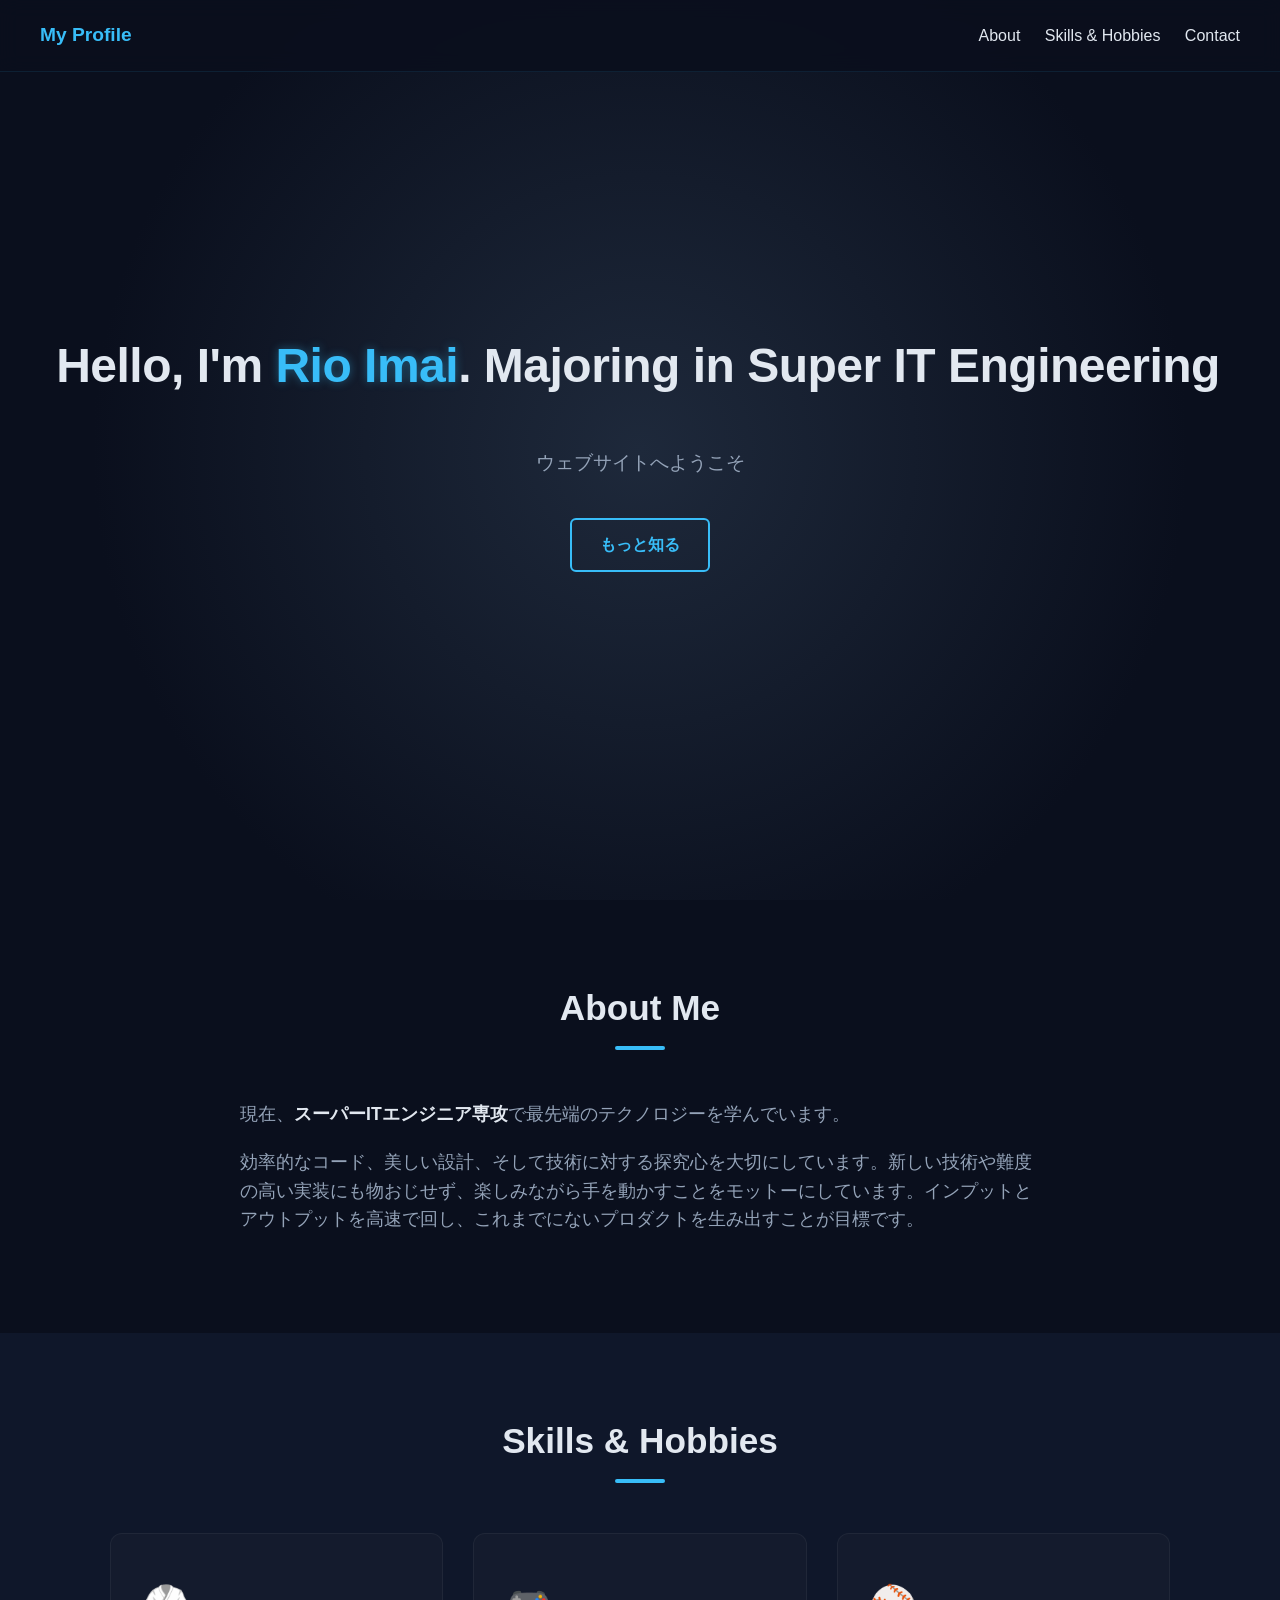
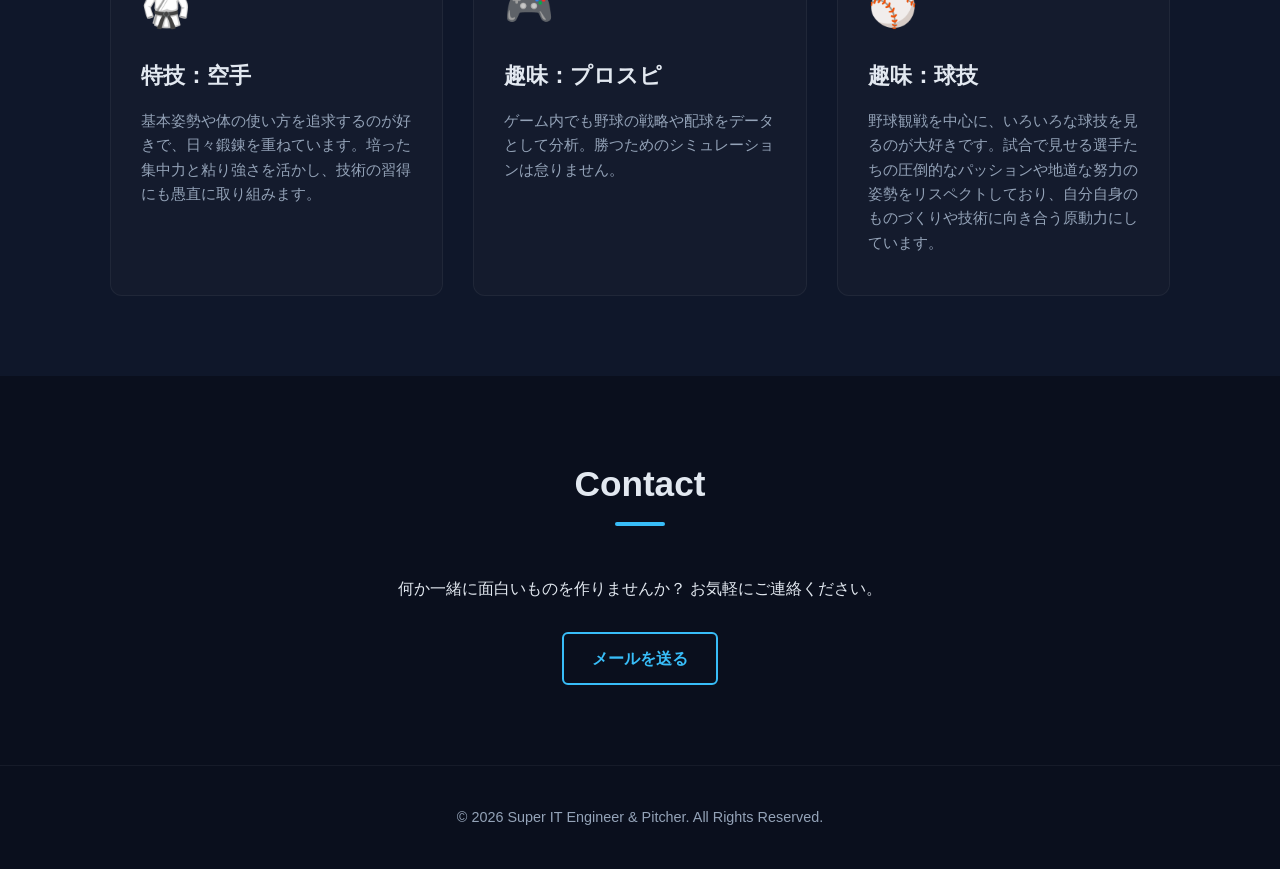
==== index.html @ a60740e8 "Initial Commit" ====
<!DOCTYPE html>
<html lang="ja">
<head>
    <meta charset="UTF-8">
    <meta name="viewport" content="width=device-width, initial-scale=1.0">
    <title>My Portfolio | スーパーITエンジニア</title>
    <link rel="stylesheet" href="css/styles.css">
</head>
<body>

<!-- カスタムカーソル用エレメント（body内のどこかに追加） -->
<div class="cursor-dot"></div>
<div class="cursor-outline"></div>

    <!-- ヘッダー -->
    <header>
        <div class="logo">My Profile</div>
        <nav>
            <a href="#about">About</a>
            <a href="#skills">Skills & Hobbies</a>
            <a href="#contact">Contact</a>
        </nav>
    </header>

<!-- ヒーローセクション -->
    <section class="hero">
        <div class="hero-content">
            <h1>
                <span class="typing-text">Hello, I'm <span class="highlight">Rio Imai</span>. Majoring in Super IT Engineering</span>
            </h1>
            <p>ウェブサイトへようこそ</p>
            <a href="#about" class="btn">もっと知る</a>
        </div>
    </section>

    <!-- 自己紹介セクション -->
    <section id="about" class="container">
        <h2>About Me</h2>
        <div class="about-grid">
            <div class="about-text">
                <p>現在、<strong>スーパーITエンジニア専攻</strong>で最先端のテクノロジーを学んでいます。</p>
                <p>効率的なコード、美しい設計、そして技術に対する探究心を大切にしています。新しい技術や難度の高い実装にも物おじせず、楽しみながら手を動かすことをモットーにしています。インプットとアウトプットを高速で回し、これまでにないプロダクトを生み出すことが目標です。</p>
            </div>
        </div>
    </section>

    <!-- 趣味・特技セクション -->
    <section id="skills" class="bg-dark">
        <div class="container">
            <h2>Skills & Hobbies</h2>
            <div class="card-grid">
                <!-- カード 1 -->
                <div class="card clickable-card" data-target="skill-pitching">
                    <div class="icon">🥋</div>
                    <h3>特技：空手</h3>
                    <p>基本姿勢や体の使い方を追求するのが好きで、日々鍛錬を重ねています。培った集中力と粘り強さを活かし、技術の習得にも愚直に取り組みます。</p>
                </div>
                <!-- カード 2 -->
                <div class="card">
                    <div class="icon">🎮</div>
                    <h3>趣味：プロスピ</h3>
                    <p>ゲーム内でも野球の戦略や配球をデータとして分析。勝つためのシミュレーションは怠りません。</p>
                </div>
                <!-- カード 3 -->
                <div class="card">
                    <div class="icon">⚾️</div>
                    <h3>趣味：球技</h3>
                    <p>野球観戦を中心に、いろいろな球技を見るのが大好きです。試合で見せる選手たちの圧倒的なパッションや地道な努力の姿勢をリスペクトしており、自分自身のものづくりや技術に向き合う原動力にしています。</p>
                </div>
            </div>
        </div>
    </section>

    <!-- コンタクトセクション -->
    <section id="contact" class="container">
        <h2>Contact</h2>
        <p class="center">何か一緒に面白いものを作りませんか？ お気軽にご連絡ください。</p>
        <div class="center">
            <a href="mailto:your-email@example.com" class="btn">メールを送る</a>
        </div>
    </section>

    <!-- フッター -->
    <footer>
        <p>&copy; 2026 Super IT Engineer & Pitcher. All Rights Reserved.</p>
    </footer>

    <script src="js/scripts.js"></script>
</body>
</html>
---- css/styles.css ----
/* ==========================================================================
   共通のスタイル設定（リセット・基本色）
   ========================================================================== */
* {
    margin: 0;
    padding: 0;
    box-sizing: border-box;
    font-family: 'Segoe UI', Tahoma, Geneva, Verdana, sans-serif;
    scroll-behavior: smooth;
}

:root {
    --bg-main: #0a0f1d;       /* 深みのあるダークブルー */
    --bg-card: #141b2d;       /* カード用の少し明るい紺 */
    --text-main: #e2e8f0;     /* メインのテキスト（白系） */
    --text-sub: #94a3b8;      /* サブテキスト（グレー系） */
    --accent: #38bdf8;        /* サイバー感のあるライトブルー */
    --accent-glow: rgba(56, 189, 248, 0.4);
}

body {
    background-color: var(--bg-main);
    color: var(--text-main);
    line-height: 1.6;
}

.container {
    max-width: 1100px;
    margin: 0 auto;
    padding: 80px 20px;
}

.bg-dark {
    background-color: #0f172a;
}

.center {
    text-align: center;
}

/* ==========================================================================
   コンポーネント（ヘッダー・ボタンなど）
   ========================================================================== */
header {
    background-color: rgba(10, 15, 29, 0.9);
    backdrop-filter: blur(10px);
    position: fixed;
    top: 0;
    width: 100%;
    display: flex;
    justify-content: space-between;
    align-items: center;
    padding: 20px 40px;
    z-index: 1000;
    border-bottom: 1px solid rgba(56, 189, 248, 0.1);
}

header .logo {
    font-weight: bold;
    font-size: 1.2rem;
    color: var(--accent);
}

header nav a {
    color: var(--text-main);
    text-decoration: none;
    margin-left: 20px;
    transition: color 0.3s;
}

header nav a:hover {
    color: var(--accent);
}

.btn {
    display: inline-block;
    background-color: transparent;
    color: var(--accent);
    border: 2px solid var(--accent);
    padding: 12px 28px;
    text-decoration: none;
    border-radius: 6px;
    font-weight: bold;
    transition: all 0.3s ease;
    cursor: pointer;
}

.btn:hover {
    background-color: var(--accent);
    color: var(--bg-main);
    box-shadow: 0 0 15px var(--accent-glow);
}

/* ==========================================================================
   セクションごとの固有デザイン
   ========================================================================== */
/* ヒーローセクション */
.hero {
    height: 100vh;
    display: flex;
    align-items: center;
    justify-content: center;
    text-align: center;
    padding: 0 20px;
    background: radial-gradient(circle at center, #1e293b 0%, var(--bg-main) 70%);
}

.hero h1 {
    font-size: 3rem;
    margin-bottom: 20px;
    letter-spacing: -0.5px;
}

.hero p {
    font-size: 1.2rem;
    color: var(--text-sub);
    margin-bottom: 40px;
    max-width: 600px;
    margin-left: auto;
    margin-right: auto;
}

.highlight {
    color: var(--accent);
    text-shadow: 0 0 10px var(--accent-glow);
}

/* タイトル共通 */
h2 {
    font-size: 2.2rem;
    text-align: center;
    margin-bottom: 50px;
    position: relative;
}

h2::after {
    content: '';
    display: block;
    width: 50px;
    height: 4px;
    background-color: var(--accent);
    margin: 10px auto 0;
    border-radius: 2px;
}

/* 自己紹介 */
.about-text {
    max-width: 800px;
    margin: 0 auto;
    font-size: 1.1rem;
    color: var(--text-sub);
}

.about-text p {
    margin-bottom: 20px;
}

.about-text strong {
    color: var(--text-main);
}

/* カードグリッド（趣味・特技） */
.card-grid {
    display: grid;
    grid-template-columns: repeat(auto-fit, minmax(280px, 1fr));
    gap: 30px;
}

.card {
    background-color: var(--bg-card);
    border: 1px solid rgba(255, 255, 255, 0.05);
    padding: 40px 30px;
    border-radius: 12px;
    transition: transform 0.3s, border-color 0.3s;
}

.card:hover {
    transform: translateY(-5px);
    border-color: var(--accent);
}

.clickable-card {
    cursor: pointer;
}

.card .icon {
    font-size: 2.5rem;
    margin-bottom: 20px;
}

.card h3 {
    margin-bottom: 15px;
    font-size: 1.4rem;
}

.card p {
    color: var(--text-sub);
    font-size: 0.95rem;
}

/* フッター */
footer {
    text-align: center;
    padding: 40px 20px;
    color: var(--text-sub);
    font-size: 0.9rem;
    border-top: 1px solid rgba(255, 255, 255, 0.05);
}

/* ==========================================================================
   タイピングアニメーション
   ========================================================================== */
.typing-text {
    display: inline-block;
    white-space: nowrap;   /* 改行を防ぐ */
    overflow: hidden;   /* はみ出た文字を隠す */
    position: relative;   /* カーソル位置指定用 */
    padding-right: 4px;   /* 文字とカーソルの隙間調整 */
    width: 0;   /* 初期状態は幅0 */
    animation: typing 3s steps(35, end) forwards;   /* 3秒かけてタイピング */
}

/* 疑似要素でカーソルを作成（高さを自由に調整可能） */
.typing-text::after {
    content: '';
    position: absolute;
    right: 0;
    top: 15%;   /* 上下の余白（数値を大きくすると短くなる） */
    height: 70%;   /* カーソルの高さ（文字全体の70%に指定） */
    width: 3px;   /* カーソルの太さ */
    background-color: var(--accent);
    /* 点滅アニメーション（1.8秒＝タイピング中の3秒間で4回点滅して最後は透明に） */
    animation: blink 0.75s step-end 4 forwards;
}

/* ==========================================================================
   タイピングアニメーション
   ========================================================================== */
.typing-text {
    display: inline-block;
    white-space: nowrap;          /* 改行を防ぐ */
    overflow: hidden;             /* はみ出た文字を隠す */
    position: relative;           /* カーソル位置指定用 */
    padding-right: 4px;           /* 文字とカーソルの隙間調整 */
    width: 0;                     /* 初期状態は幅0 */
    animation: typing 3s steps(35, end) forwards; /* 3秒かけてタイピング */
}

/* 疑似要素でカーソルを作成 */
.typing-text::after {
    content: '';
    position: absolute;
    right: 0;
    top: 15%;                   /* カーソルの上の余白（サイズ調整） */
    height: 70%;                /* カーソルの縦サイズ */
    width: 3px;                 /* カーソルの太さ */
    background-color: var(--accent);
    animation: blink 0.75s step-end infinite; /* 無限点滅 */
}

/* JavaScriptでタイピング終了時に付与するクラス（カーソル消去） */
.typing-text.typed-complete::after {
    display: none !important;
}

/* 文字が出現するキーフレーム */
@keyframes typing {
    from { width: 0; }
    to { width: 100%; }
}

/* Contactセクションのボタン位置調整 */
#contact .center:has(.btn) {
    margin-top: 30px; /* ここで位置を下げます（数値を増やすとさらに下に下がります） */
}

#contact .btn {
    display: inline-block;
}

/* ==========================================================================
   カスタムマウスカーソル
   ========================================================================== */
@media (pointer: fine) {
    body {
        cursor: none;
    }
    a, button, .clickable-card {
        cursor: none;
    }
}

/* 中心にある小さなドット */
.cursor-dot {
    width: 8px;
    height: 8px;
    background-color: var(--accent);
    border-radius: 50%;
    position: fixed;
    top: 0;
    left: 0;
    pointer-events: none;
    z-index: 9999;
    transform: translate(-50%, -50%);
    opacity: 0; /* 最初は非表示 */
    transition: opacity 0.2s ease, transform 0.1s ease;
}

/* 追従する外側の円 */
.cursor-outline {
    width: 36px;
    height: 36px;
    border: 2px solid var(--accent);
    border-radius: 50%;
    position: fixed;
    top: 0;
    left: 0;
    pointer-events: none;
    z-index: 9998;
    transform: translate(-50%, -50%);
    opacity: 0; /* 最初は非表示 */
    transition: opacity 0.2s ease, transform 0.15s ease-out, width 0.2s ease, height 0.2s ease, background-color 0.2s ease;
    box-shadow: 0 0 10px var(--accent-glow);
}

/* 画面内にいるときだけ表示するクラス */
body.cursor-active .cursor-dot,
body.cursor-active .cursor-outline {
    opacity: 1;
}

/* ボタンやリンクにホバーした時の強調スタイル */
body.hovered .cursor-outline {
    width: 55px;
    height: 55px;
    background-color: rgba(56, 189, 248, 0.15);
    border-color: var(--accent);
    box-shadow: 0 0 20px var(--accent-glow);
}

body.hovered .cursor-dot {
    transform: translate(-50%, -50%) scale(1.5);
}
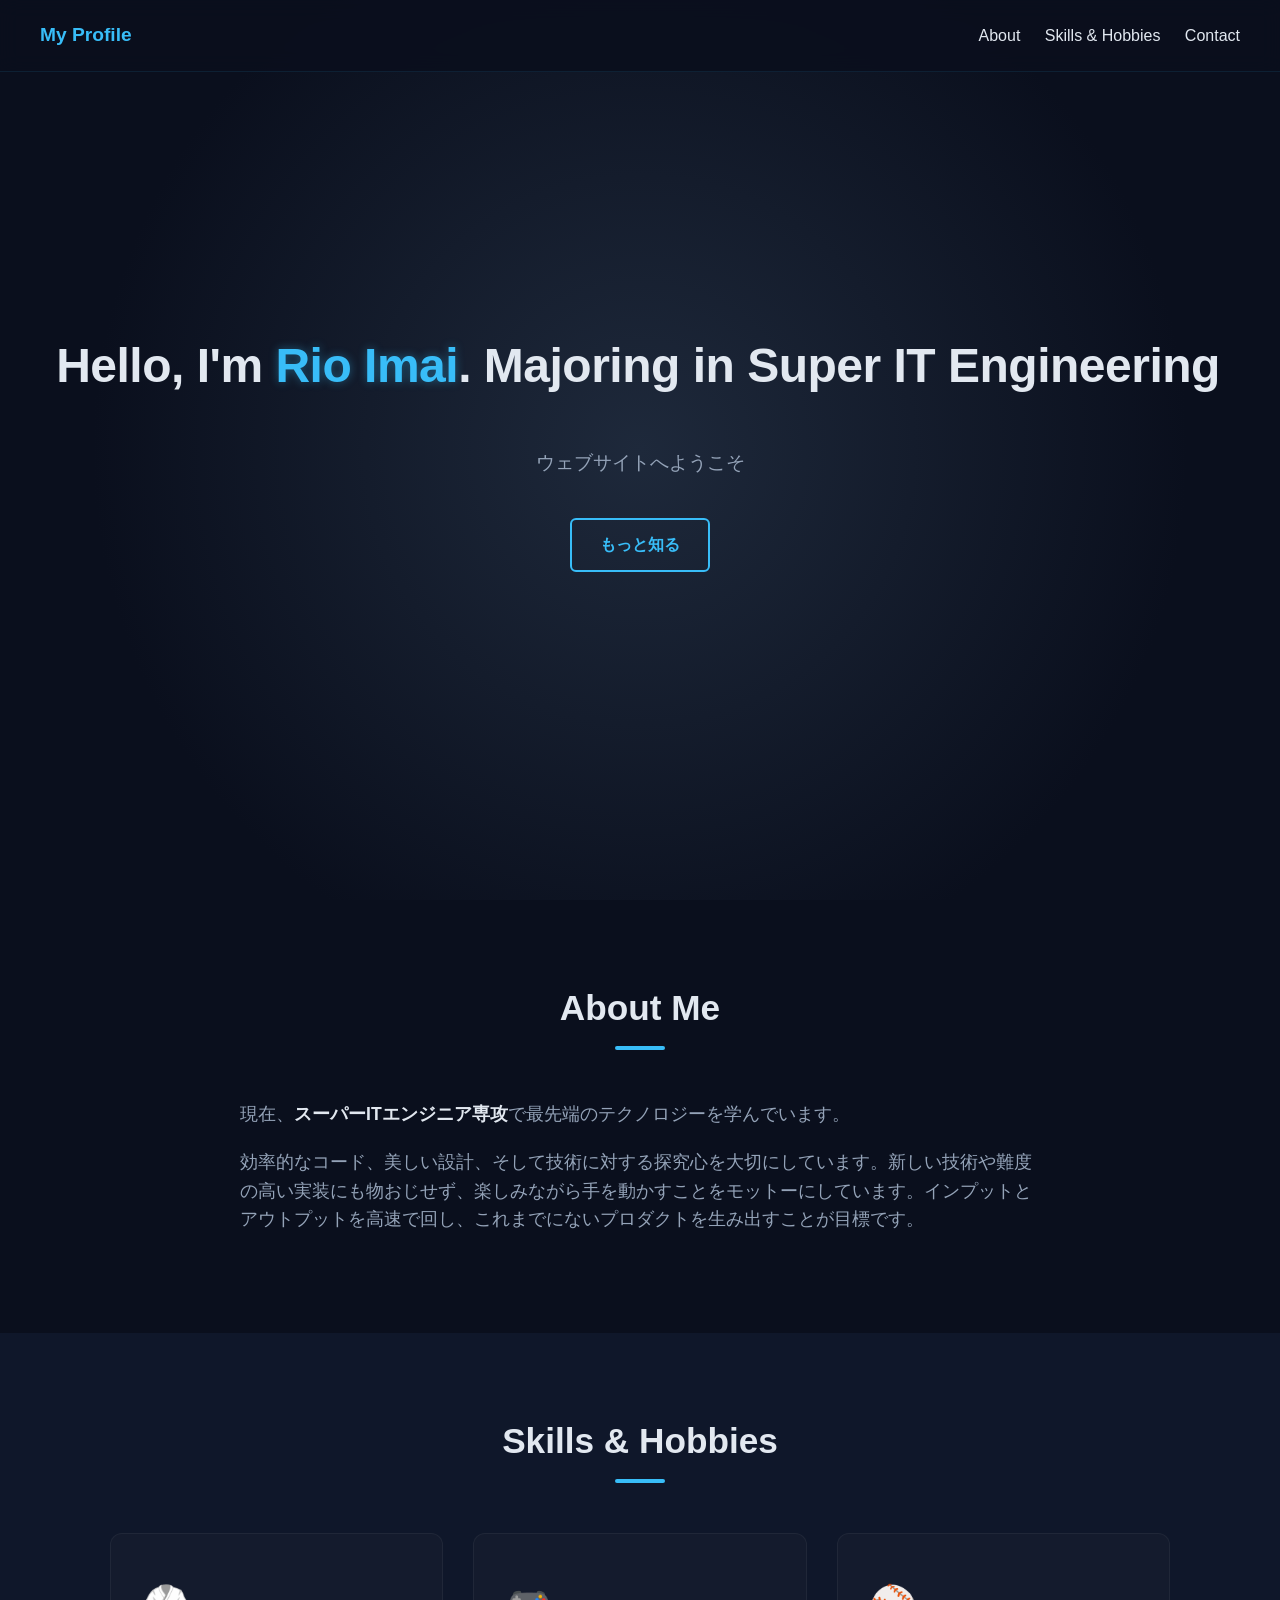
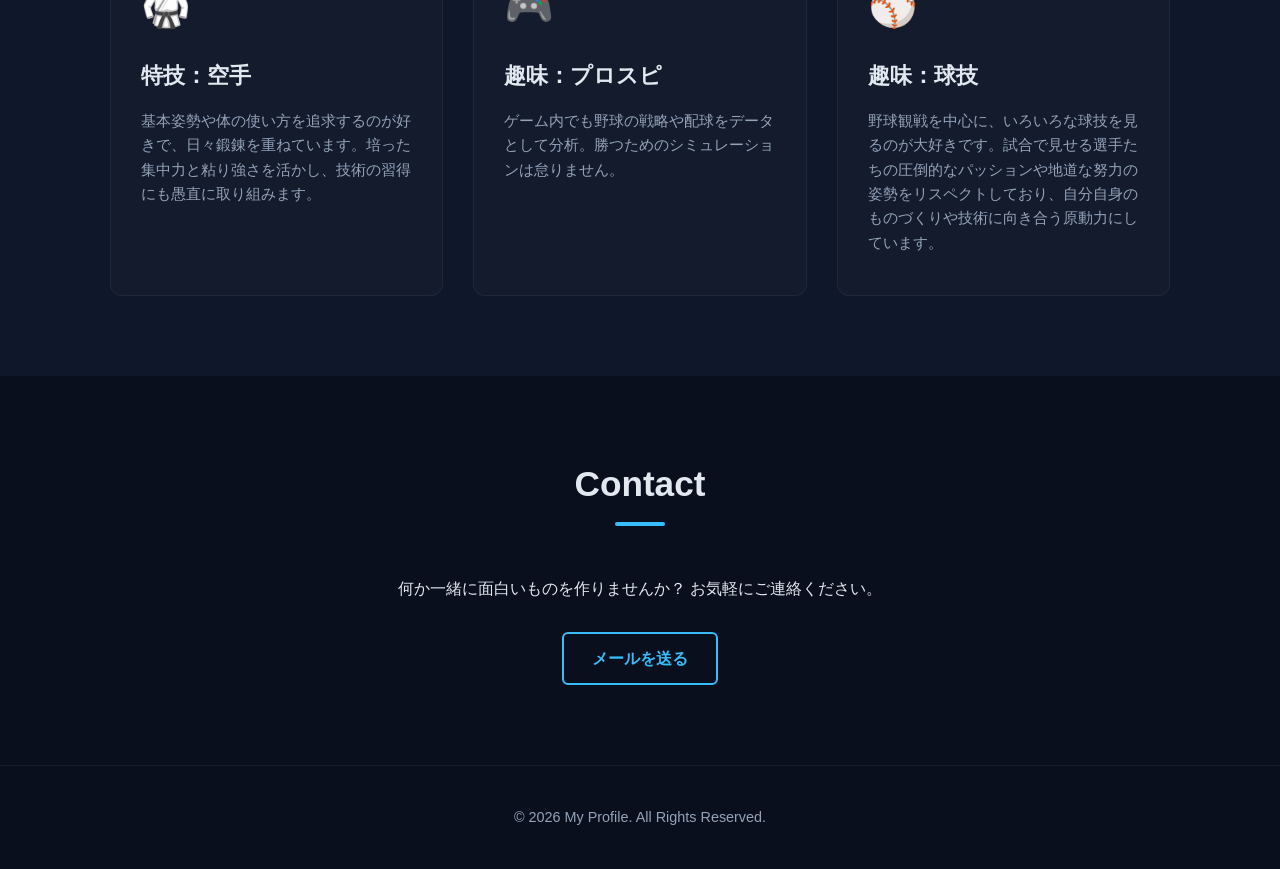
==== commit 692b4584: "Initial Commit" ====
--- a/index.html
+++ b/index.html
@@ -82,7 +82,7 @@
 
     <!-- フッター -->
     <footer>
-        <p>&copy; 2026 Super IT Engineer & Pitcher. All Rights Reserved.</p>
+        <p>&copy; 2026 My Profile. All Rights Reserved.</p>
     </footer>
 
     <script src="js/scripts.js"></script>
--- a/css/styles.css
+++ b/css/styles.css
@@ -340,4 +340,82 @@
 
 body.hovered .cursor-dot {
     transform: translate(-50%, -50%) scale(1.5);
+}
+
+/* ==========================================================================
+   レスポンシブ対応 (スマートフォン・タブレット向け)
+   ========================================================================== */
+@media (max-width: 768px) {
+    /* --- 全体余白調整 --- */
+    .container {
+        padding: 50px 20px;
+    }
+
+    /* --- ヘッダーのレイアウト調整 --- */
+    header {
+        padding: 15px 20px !important;
+        flex-direction: column;
+        gap: 10px;
+    }
+
+    header nav {
+        display: flex;
+        gap: 15px;
+    }
+
+    header nav a {
+        margin-left: 0;
+        font-size: 0.9rem;
+    }
+
+    /* --- ヒーローセクション調整 --- */
+    .hero {
+        height: auto;
+        min-height: 100vh;
+        padding: 120px 20px 60px 20px;
+    }
+
+    .hero h1 {
+        font-size: 1.8rem;
+        line-height: 1.4;
+    }
+
+    .hero p {
+        font-size: 1rem;
+        margin-bottom: 30px;
+    }
+
+    /* タイピングアニメーションの折り返し対応 */
+    .typing-text {
+        white-space: normal; /* スマホでは折返しを許可 */
+        width: 100% !important; /* 幅制限を解除して画面内に収める */
+        animation: none; /* スマホ表示時はアニメーションを無効化（崩れ防止） */
+        border-right: none;
+    }
+
+    .typing-text::after {
+        display: none; /* スマホではカーソル描画を非表示 */
+    }
+
+    /* --- 見出しサイズ調整 --- */
+    h2 {
+        font-size: 1.8rem;
+        margin-bottom: 35px;
+    }
+
+    /* --- カードグリッド調整 --- */
+    .card-grid {
+        grid-template-columns: 1fr; /* スマホでは1列に */
+        gap: 20px;
+    }
+
+    .card {
+        padding: 25px 20px;
+    }
+
+    /* --- タッチデバイスでのカスタムカーソル非表示 --- */
+    .cursor-dot,
+    .cursor-outline {
+        display: none !important;
+    }
 }
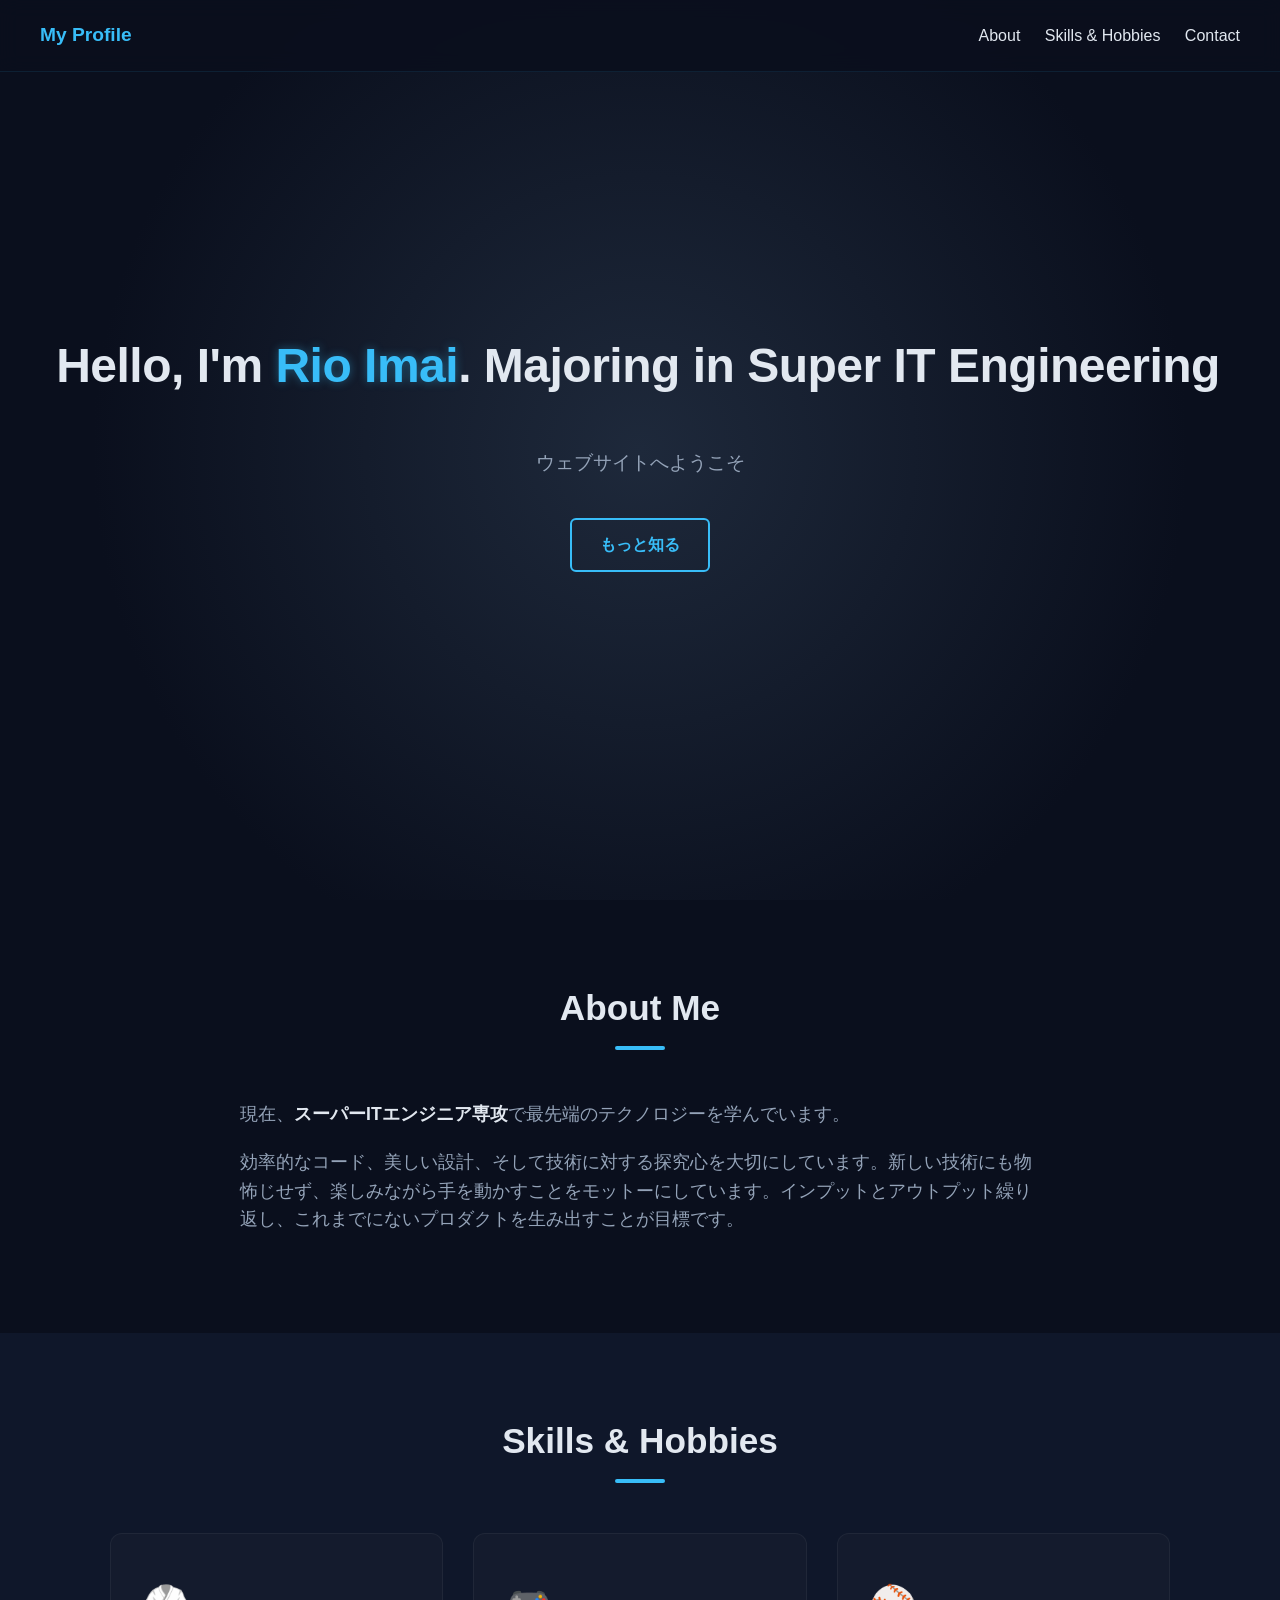
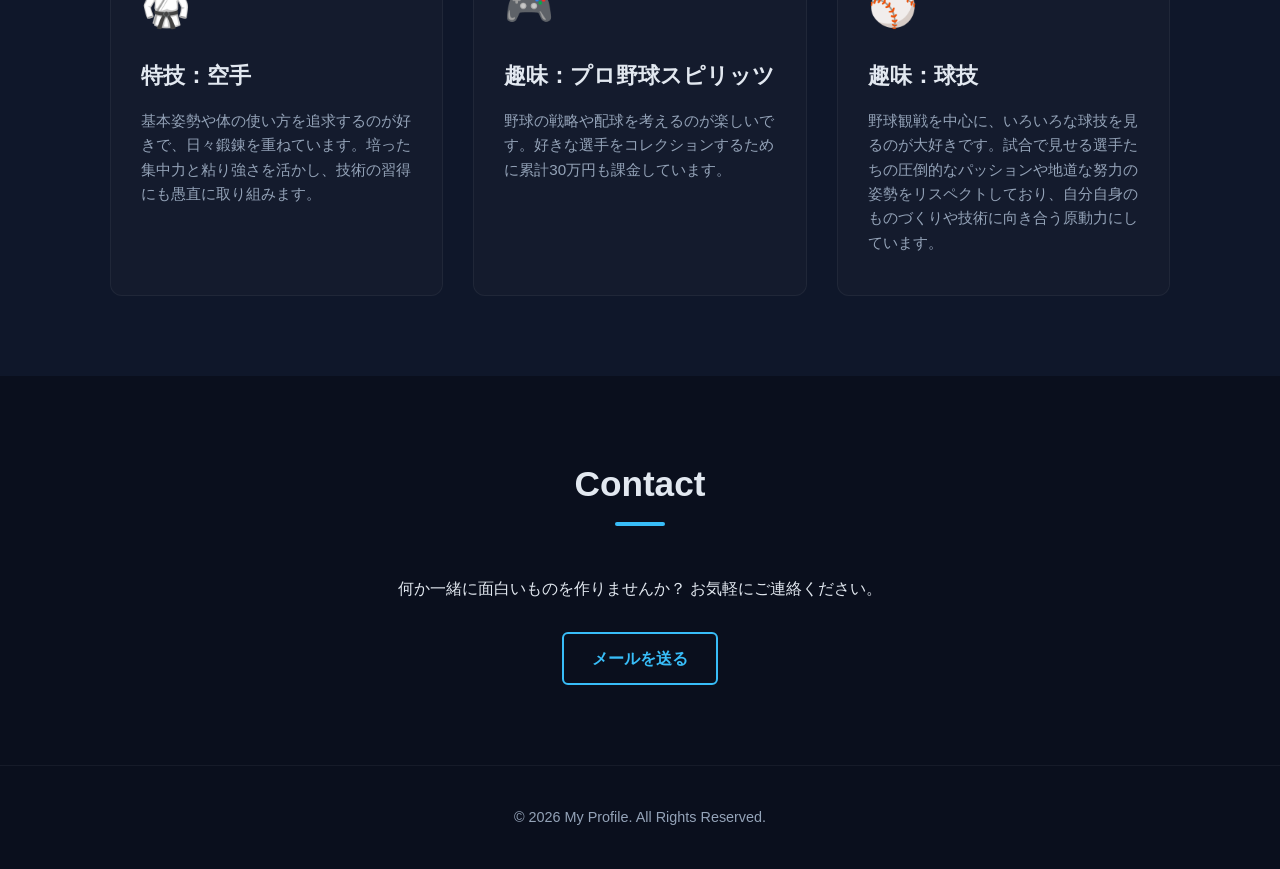
==== commit 72c5c09e: "Initial Commit" ====
--- a/index.html
+++ b/index.html
@@ -14,7 +14,7 @@
 
     <!-- ヘッダー -->
     <header>
-        <div class="logo">My Profile</div>
+        <a href="#" class="logo">My Profile</a>
         <nav>
             <a href="#about">About</a>
             <a href="#skills">Skills & Hobbies</a>
@@ -39,7 +39,7 @@
         <div class="about-grid">
             <div class="about-text">
                 <p>現在、<strong>スーパーITエンジニア専攻</strong>で最先端のテクノロジーを学んでいます。</p>
-                <p>効率的なコード、美しい設計、そして技術に対する探究心を大切にしています。新しい技術や難度の高い実装にも物おじせず、楽しみながら手を動かすことをモットーにしています。インプットとアウトプットを高速で回し、これまでにないプロダクトを生み出すことが目標です。</p>
+                <p>効率的なコード、美しい設計、そして技術に対する探究心を大切にしています。新しい技術にも物怖じせず、楽しみながら手を動かすことをモットーにしています。インプットとアウトプット繰り返し、これまでにないプロダクトを生み出すことが目標です。</p>
             </div>
         </div>
     </section>
@@ -58,8 +58,8 @@
                 <!-- カード 2 -->
                 <div class="card">
                     <div class="icon">🎮</div>
-                    <h3>趣味：プロスピ</h3>
-                    <p>ゲーム内でも野球の戦略や配球をデータとして分析。勝つためのシミュレーションは怠りません。</p>
+                    <h3>趣味：プロ野球スピリッツ</h3>
+                    <p>野球の戦略や配球を考えるのが楽しいです。好きな選手をコレクションするために累計30万円も課金しています。</p>
                 </div>
                 <!-- カード 3 -->
                 <div class="card">
--- a/css/styles.css
+++ b/css/styles.css
@@ -59,6 +59,14 @@
     font-weight: bold;
     font-size: 1.2rem;
     color: var(--accent);
+}
+
+/* ロゴ（My Profile）の下線を完全に消す */
+header a.logo,
+header a.logo:hover,
+header a.logo:visited,
+header a.logo:active {
+    text-decoration: none !important;
 }
 
 header nav a {
@@ -418,4 +426,4 @@
     .cursor-outline {
         display: none !important;
     }
-}+}
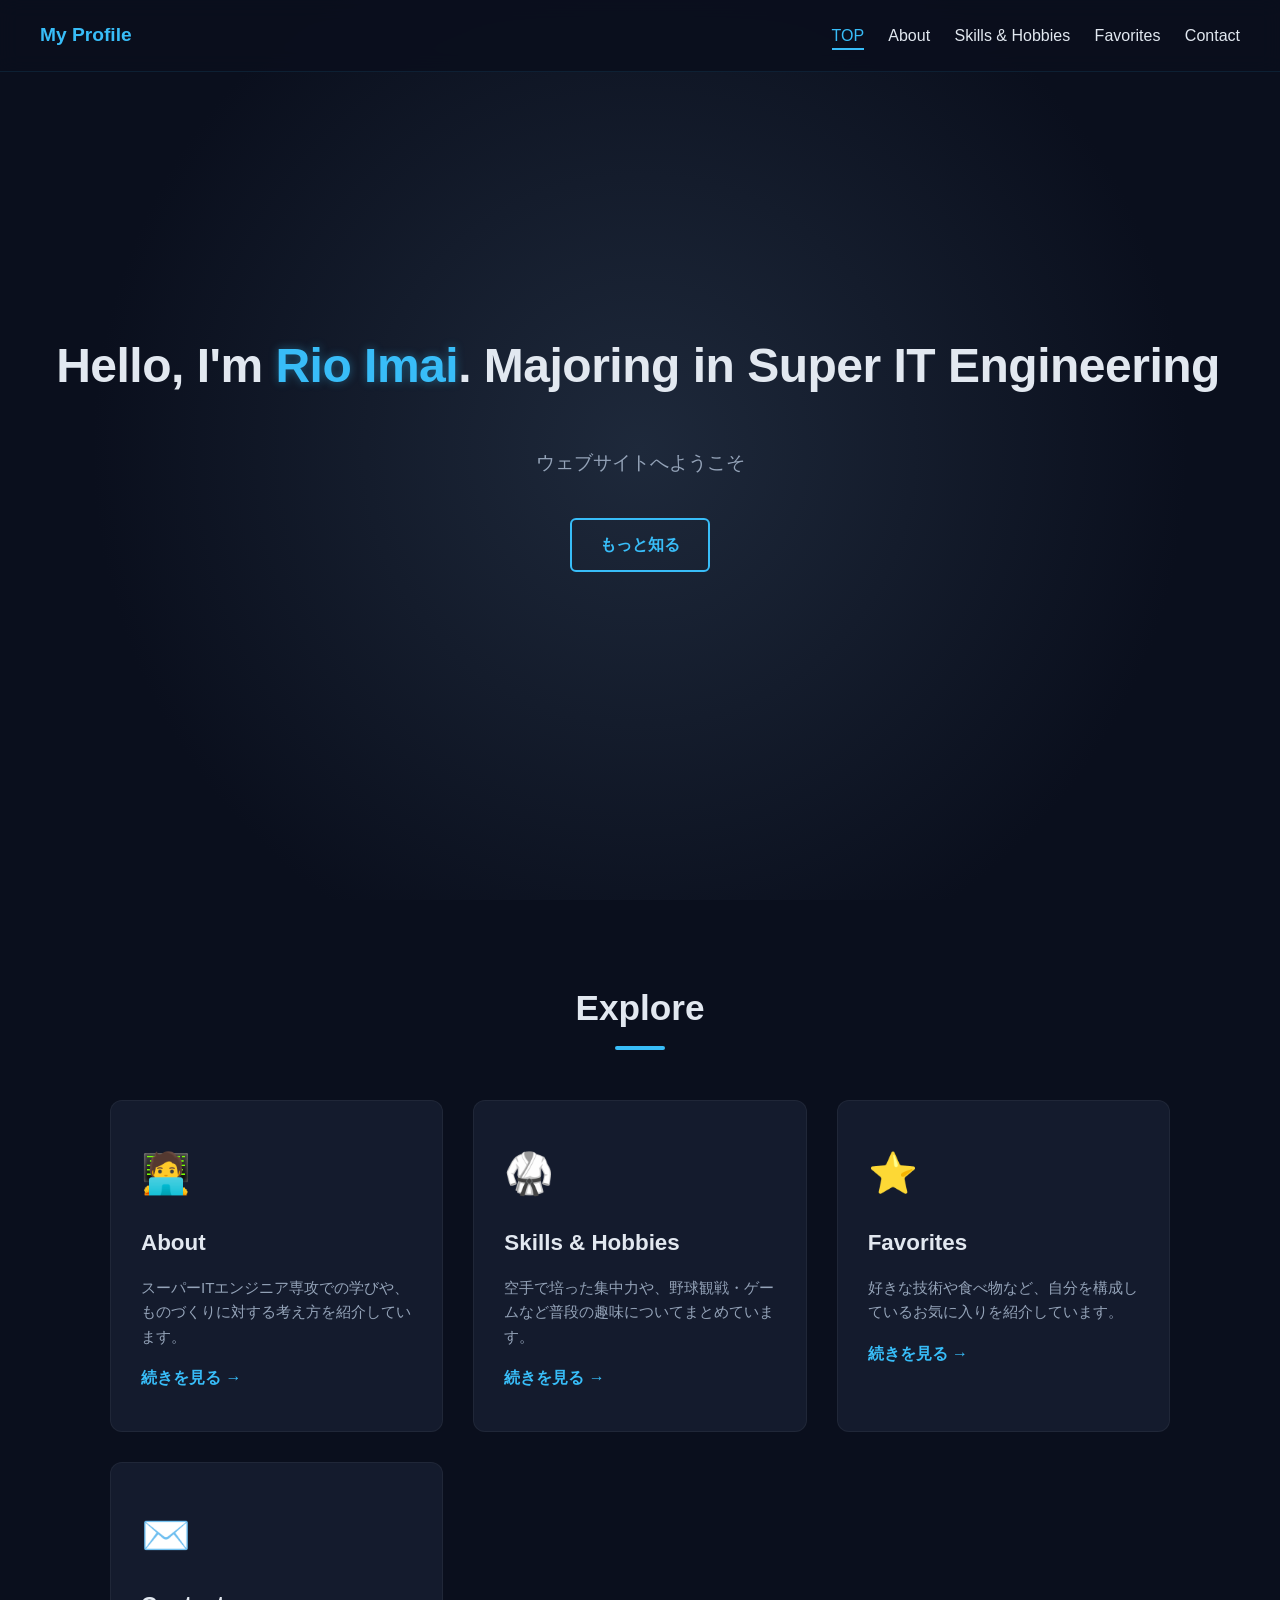
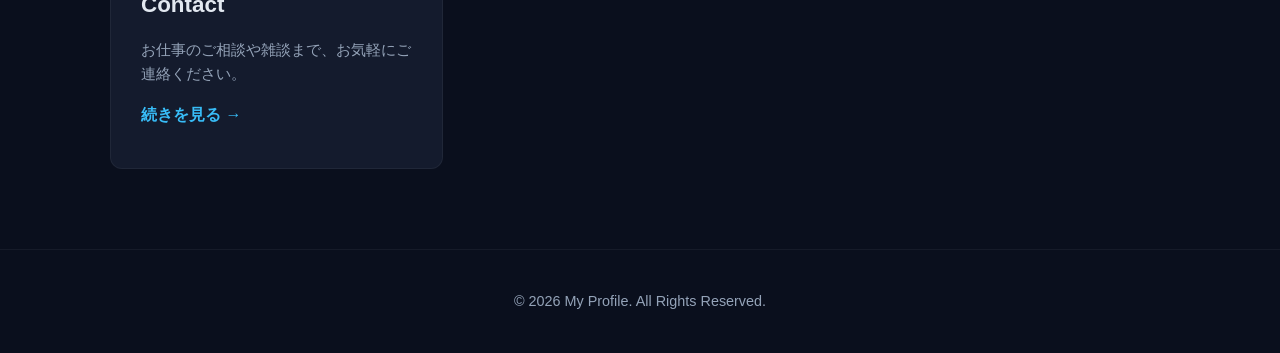
==== commit 59412d3a: "Initial Commit" ====
--- a/index.html
+++ b/index.html
@@ -6,77 +6,62 @@
     <title>My Portfolio | スーパーITエンジニア</title>
     <link rel="stylesheet" href="css/styles.css">
 </head>
-<body>
+<body data-page="index">
 
-<!-- カスタムカーソル用エレメント（body内のどこかに追加） -->
 <div class="cursor-dot"></div>
 <div class="cursor-outline"></div>
 
     <!-- ヘッダー -->
     <header>
-        <a href="#" class="logo">My Profile</a>
+        <a href="index.html" class="logo">My Profile</a>
         <nav>
-            <a href="#about">About</a>
-            <a href="#skills">Skills & Hobbies</a>
-            <a href="#contact">Contact</a>
+            <a href="index.html" data-page="index">TOP</a>
+            <a href="about.html" data-page="about">About</a>
+            <a href="skills.html" data-page="skills">Skills & Hobbies</a>
+            <a href="favorites.html" data-page="favorites">Favorites</a>
+            <a href="contact.html" data-page="contact">Contact</a>
         </nav>
     </header>
 
-<!-- ヒーローセクション -->
+    <!-- ヒーローセクション -->
     <section class="hero">
         <div class="hero-content">
             <h1>
                 <span class="typing-text">Hello, I'm <span class="highlight">Rio Imai</span>. Majoring in Super IT Engineering</span>
             </h1>
             <p>ウェブサイトへようこそ</p>
-            <a href="#about" class="btn">もっと知る</a>
+            <a href="about.html" class="btn">もっと知る</a>
         </div>
     </section>
 
-    <!-- 自己紹介セクション -->
-    <section id="about" class="container">
-        <h2>About Me</h2>
-        <div class="about-grid">
-            <div class="about-text">
-                <p>現在、<strong>スーパーITエンジニア専攻</strong>で最先端のテクノロジーを学んでいます。</p>
-                <p>効率的なコード、美しい設計、そして技術に対する探究心を大切にしています。新しい技術にも物怖じせず、楽しみながら手を動かすことをモットーにしています。インプットとアウトプット繰り返し、これまでにないプロダクトを生み出すことが目標です。</p>
-            </div>
-        </div>
-    </section>
-
-    <!-- 趣味・特技セクション -->
-    <section id="skills" class="bg-dark">
-        <div class="container">
-            <h2>Skills & Hobbies</h2>
-            <div class="card-grid">
-                <!-- カード 1 -->
-                <div class="card clickable-card" data-target="skill-pitching">
-                    <div class="icon">🥋</div>
-                    <h3>特技：空手</h3>
-                    <p>基本姿勢や体の使い方を追求するのが好きで、日々鍛錬を重ねています。培った集中力と粘り強さを活かし、技術の習得にも愚直に取り組みます。</p>
-                </div>
-                <!-- カード 2 -->
-                <div class="card">
-                    <div class="icon">🎮</div>
-                    <h3>趣味：プロ野球スピリッツ</h3>
-                    <p>野球の戦略や配球を考えるのが楽しいです。好きな選手をコレクションするために累計30万円も課金しています。</p>
-                </div>
-                <!-- カード 3 -->
-                <div class="card">
-                    <div class="icon">⚾️</div>
-                    <h3>趣味：球技</h3>
-                    <p>野球観戦を中心に、いろいろな球技を見るのが大好きです。試合で見せる選手たちの圧倒的なパッションや地道な努力の姿勢をリスペクトしており、自分自身のものづくりや技術に向き合う原動力にしています。</p>
-                </div>
-            </div>
-        </div>
-    </section>
-
-    <!-- コンタクトセクション -->
-    <section id="contact" class="container">
-        <h2>Contact</h2>
-        <p class="center">何か一緒に面白いものを作りませんか？ お気軽にご連絡ください。</p>
-        <div class="center">
-            <a href="mailto:your-email@example.com" class="btn">メールを送る</a>
+    <!-- サイト内リンクセクション -->
+    <section class="container">
+        <h2>Explore</h2>
+        <div class="card-grid">
+            <a href="about.html" class="card nav-card">
+                <div class="icon">🧑‍💻</div>
+                <h3>About</h3>
+                <p>スーパーITエンジニア専攻での学びや、ものづくりに対する考え方を紹介しています。</p>
+                <span class="arrow">続きを見る →</span>
+            </a>
+            <a href="skills.html" class="card nav-card">
+                <div class="icon">🥋</div>
+                <h3>Skills & Hobbies</h3>
+                <p>空手で培った集中力や、野球観戦・ゲームなど普段の趣味についてまとめています。</p>
+                <span class="arrow">続きを見る →</span>
+            </a>
+            <a href="favorites.html" class="card nav-card">
+                <div class="icon">⭐</div>
+                <h3>Favorites</h3>
+                <p>好きな技術や食べ物など、自分を構成しているお気に入りを紹介しています。</p>
+                <span class="arrow">続きを見る →</span>
+            </a>
+            <a href="contact.html" class="card nav-card">
+                <div class="icon">✉️</div>
+                <h3>Contact</h3>
+                <p>お仕事のご相談や雑談まで、お気軽にご連絡ください。</p>
+                <span class="arrow">続きを見る →</span>
+            </a>
         </div>
     </section>
 
--- a/css/styles.css
+++ b/css/styles.css
@@ -61,7 +61,6 @@
     color: var(--accent);
 }
 
-/* ロゴ（My Profile）の下線を完全に消す */
 header a.logo,
 header a.logo:hover,
 header a.logo:visited,
@@ -74,10 +73,18 @@
     text-decoration: none;
     margin-left: 20px;
     transition: color 0.3s;
+    padding-bottom: 4px;
+    border-bottom: 2px solid transparent;
 }
 
 header nav a:hover {
     color: var(--accent);
+}
+
+/* 現在のページのナビゲーションリンクを強調表示 */
+header nav a.active {
+    color: var(--accent);
+    border-bottom: 2px solid var(--accent);
 }
 
 .btn {
@@ -91,6 +98,7 @@
     font-weight: bold;
     transition: all 0.3s ease;
     cursor: pointer;
+    font-size: 1rem;
 }
 
 .btn:hover {
@@ -102,7 +110,7 @@
 /* ==========================================================================
    セクションごとの固有デザイン
    ========================================================================== */
-/* ヒーローセクション */
+/* ヒーローセクション（TOPページ） */
 .hero {
     height: 100vh;
     display: flex;
@@ -131,6 +139,34 @@
 .highlight {
     color: var(--accent);
     text-shadow: 0 0 10px var(--accent-glow);
+}
+
+/* サブページ用の簡易ヒーロー（About / Skills / Favorites / Contact） */
+.page-hero {
+    padding: 160px 20px 60px;
+    text-align: center;
+    background: radial-gradient(circle at center, #1e293b 0%, var(--bg-main) 70%);
+}
+
+.page-hero .eyebrow {
+    display: inline-block;
+    color: var(--accent);
+    letter-spacing: 3px;
+    font-size: 0.85rem;
+    text-transform: uppercase;
+    margin-bottom: 12px;
+}
+
+.page-hero h1 {
+    font-size: 2.4rem;
+}
+
+.page-hero p {
+    color: var(--text-sub);
+    margin-top: 14px;
+    max-width: 600px;
+    margin-left: auto;
+    margin-right: auto;
 }
 
 /* タイトル共通 */
@@ -167,7 +203,38 @@
     color: var(--text-main);
 }
 
-/* カードグリッド（趣味・特技） */
+.about-grid {
+    display: grid;
+    gap: 30px;
+}
+
+/* プロフィール情報リスト（Aboutページ） */
+.profile-list {
+    list-style: none;
+    max-width: 800px;
+    margin: 40px auto 0;
+    display: grid;
+    grid-template-columns: repeat(auto-fit, minmax(220px, 1fr));
+    gap: 20px;
+}
+
+.profile-list li {
+    background-color: var(--bg-card);
+    border: 1px solid rgba(255, 255, 255, 0.05);
+    border-radius: 10px;
+    padding: 20px;
+}
+
+.profile-list .label {
+    display: block;
+    color: var(--accent);
+    font-size: 0.8rem;
+    letter-spacing: 1px;
+    text-transform: uppercase;
+    margin-bottom: 6px;
+}
+
+/* カードグリッド（趣味・特技・好きなもの） */
 .card-grid {
     display: grid;
     grid-template-columns: repeat(auto-fit, minmax(280px, 1fr));
@@ -206,6 +273,88 @@
     font-size: 0.95rem;
 }
 
+/* TOPページ：各コンテンツへのリンクカード */
+.nav-card {
+    display: block;
+    text-decoration: none;
+    color: inherit;
+}
+
+.nav-card .arrow {
+    display: inline-block;
+    margin-top: 16px;
+    color: var(--accent);
+    font-weight: bold;
+}
+
+/* ==========================================================================
+   お問い合わせフォーム
+   ========================================================================== */
+.contact-form {
+    max-width: 560px;
+    margin: 0 auto;
+    display: grid;
+    gap: 22px;
+}
+
+.form-group {
+    display: grid;
+    gap: 8px;
+}
+
+.form-group label {
+    font-size: 0.9rem;
+    color: var(--text-sub);
+}
+
+.form-group input,
+.form-group textarea {
+    background-color: var(--bg-card);
+    border: 1px solid rgba(255, 255, 255, 0.1);
+    border-radius: 8px;
+    padding: 14px 16px;
+    color: var(--text-main);
+    font-size: 1rem;
+    resize: vertical;
+    transition: border-color 0.3s, box-shadow 0.3s;
+}
+
+.form-group input:focus,
+.form-group textarea:focus {
+    outline: none;
+    border-color: var(--accent);
+    box-shadow: 0 0 0 3px var(--accent-glow);
+}
+
+.form-note {
+    text-align: center;
+    color: var(--text-sub);
+    margin-top: 30px;
+    font-size: 0.95rem;
+}
+
+.form-success {
+    display: none;
+    max-width: 560px;
+    margin: 0 auto;
+    background-color: var(--bg-card);
+    border: 1px solid var(--accent);
+    border-radius: 10px;
+    padding: 24px;
+    text-align: center;
+    color: var(--text-main);
+}
+
+.form-success.visible {
+    display: block;
+    animation: fade-in 0.4s ease;
+}
+
+@keyframes fade-in {
+    from { opacity: 0; transform: translateY(-8px); }
+    to { opacity: 1; transform: translateY(0); }
+}
+
 /* フッター */
 footer {
     text-align: center;
@@ -216,74 +365,44 @@
 }
 
 /* ==========================================================================
-   タイピングアニメーション
+   タイピングアニメーション（TOPページのみ）
    ========================================================================== */
 .typing-text {
     display: inline-block;
-    white-space: nowrap;   /* 改行を防ぐ */
-    overflow: hidden;   /* はみ出た文字を隠す */
-    position: relative;   /* カーソル位置指定用 */
-    padding-right: 4px;   /* 文字とカーソルの隙間調整 */
-    width: 0;   /* 初期状態は幅0 */
-    animation: typing 3s steps(35, end) forwards;   /* 3秒かけてタイピング */
-}
-
-/* 疑似要素でカーソルを作成（高さを自由に調整可能） */
+    white-space: nowrap;
+    overflow: hidden;
+    position: relative;
+    padding-right: 4px;
+    width: 0;
+    animation: typing 3s steps(35, end) forwards;
+}
+
 .typing-text::after {
     content: '';
     position: absolute;
     right: 0;
-    top: 15%;   /* 上下の余白（数値を大きくすると短くなる） */
-    height: 70%;   /* カーソルの高さ（文字全体の70%に指定） */
-    width: 3px;   /* カーソルの太さ */
+    top: 15%;
+    height: 70%;
+    width: 3px;
     background-color: var(--accent);
-    /* 点滅アニメーション（1.8秒＝タイピング中の3秒間で4回点滅して最後は透明に） */
-    animation: blink 0.75s step-end 4 forwards;
-}
-
-/* ==========================================================================
-   タイピングアニメーション
-   ========================================================================== */
-.typing-text {
-    display: inline-block;
-    white-space: nowrap;          /* 改行を防ぐ */
-    overflow: hidden;             /* はみ出た文字を隠す */
-    position: relative;           /* カーソル位置指定用 */
-    padding-right: 4px;           /* 文字とカーソルの隙間調整 */
-    width: 0;                     /* 初期状態は幅0 */
-    animation: typing 3s steps(35, end) forwards; /* 3秒かけてタイピング */
-}
-
-/* 疑似要素でカーソルを作成 */
-.typing-text::after {
-    content: '';
-    position: absolute;
-    right: 0;
-    top: 15%;                   /* カーソルの上の余白（サイズ調整） */
-    height: 70%;                /* カーソルの縦サイズ */
-    width: 3px;                 /* カーソルの太さ */
-    background-color: var(--accent);
-    animation: blink 0.75s step-end infinite; /* 無限点滅 */
-}
-
-/* JavaScriptでタイピング終了時に付与するクラス（カーソル消去） */
+}
+
 .typing-text.typed-complete::after {
     display: none !important;
 }
 
-/* 文字が出現するキーフレーム */
 @keyframes typing {
     from { width: 0; }
     to { width: 100%; }
 }
 
+@keyframes blink {
+    50% { background-color: transparent; }
+}
+
 /* Contactセクションのボタン位置調整 */
-#contact .center:has(.btn) {
-    margin-top: 30px; /* ここで位置を下げます（数値を増やすとさらに下に下がります） */
-}
-
-#contact .btn {
-    display: inline-block;
+#contact-cta .center:has(.btn) {
+    margin-top: 30px;
 }
 
 /* ==========================================================================
@@ -298,7 +417,6 @@
     }
 }
 
-/* 中心にある小さなドット */
 .cursor-dot {
     width: 8px;
     height: 8px;
@@ -310,11 +428,10 @@
     pointer-events: none;
     z-index: 9999;
     transform: translate(-50%, -50%);
-    opacity: 0; /* 最初は非表示 */
+    opacity: 0;
     transition: opacity 0.2s ease, transform 0.1s ease;
 }
 
-/* 追従する外側の円 */
 .cursor-outline {
     width: 36px;
     height: 36px;
@@ -326,18 +443,16 @@
     pointer-events: none;
     z-index: 9998;
     transform: translate(-50%, -50%);
-    opacity: 0; /* 最初は非表示 */
+    opacity: 0;
     transition: opacity 0.2s ease, transform 0.15s ease-out, width 0.2s ease, height 0.2s ease, background-color 0.2s ease;
     box-shadow: 0 0 10px var(--accent-glow);
 }
 
-/* 画面内にいるときだけ表示するクラス */
 body.cursor-active .cursor-dot,
 body.cursor-active .cursor-outline {
     opacity: 1;
 }
 
-/* ボタンやリンクにホバーした時の強調スタイル */
 body.hovered .cursor-outline {
     width: 55px;
     height: 55px;
@@ -354,12 +469,10 @@
    レスポンシブ対応 (スマートフォン・タブレット向け)
    ========================================================================== */
 @media (max-width: 768px) {
-    /* --- 全体余白調整 --- */
     .container {
         padding: 50px 20px;
     }
 
-    /* --- ヘッダーのレイアウト調整 --- */
     header {
         padding: 15px 20px !important;
         flex-direction: column;
@@ -368,6 +481,8 @@
 
     header nav {
         display: flex;
+        flex-wrap: wrap;
+        justify-content: center;
         gap: 15px;
     }
 
@@ -376,7 +491,6 @@
         font-size: 0.9rem;
     }
 
-    /* --- ヒーローセクション調整 --- */
     .hero {
         height: auto;
         min-height: 100vh;
@@ -393,27 +507,32 @@
         margin-bottom: 30px;
     }
 
-    /* タイピングアニメーションの折り返し対応 */
     .typing-text {
-        white-space: normal; /* スマホでは折返しを許可 */
-        width: 100% !important; /* 幅制限を解除して画面内に収める */
-        animation: none; /* スマホ表示時はアニメーションを無効化（崩れ防止） */
+        white-space: normal;
+        width: 100% !important;
+        animation: none;
         border-right: none;
     }
 
     .typing-text::after {
-        display: none; /* スマホではカーソル描画を非表示 */
-    }
-
-    /* --- 見出しサイズ調整 --- */
+        display: none;
+    }
+
+    .page-hero {
+        padding: 120px 20px 40px;
+    }
+
+    .page-hero h1 {
+        font-size: 1.8rem;
+    }
+
     h2 {
         font-size: 1.8rem;
         margin-bottom: 35px;
     }
 
-    /* --- カードグリッド調整 --- */
     .card-grid {
-        grid-template-columns: 1fr; /* スマホでは1列に */
+        grid-template-columns: 1fr;
         gap: 20px;
     }
 
@@ -421,7 +540,6 @@
         padding: 25px 20px;
     }
 
-    /* --- タッチデバイスでのカスタムカーソル非表示 --- */
     .cursor-dot,
     .cursor-outline {
         display: none !important;
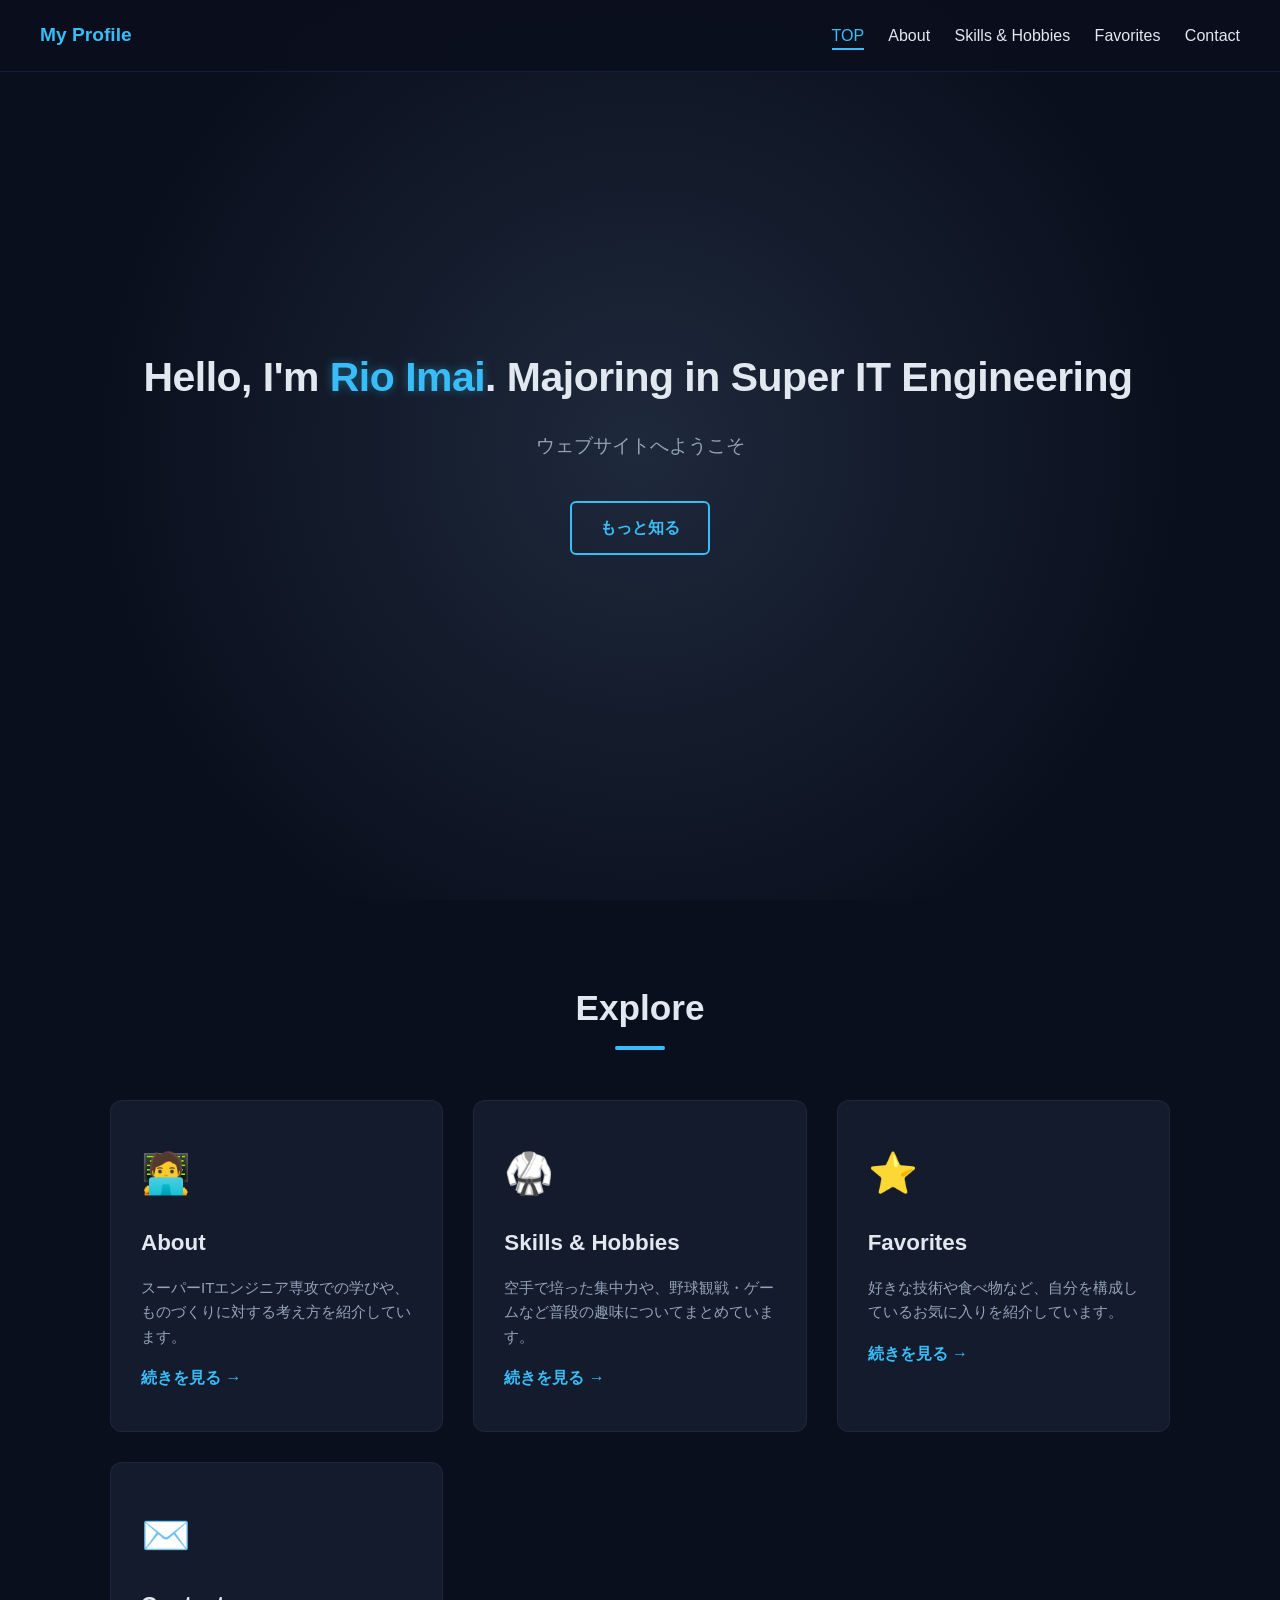
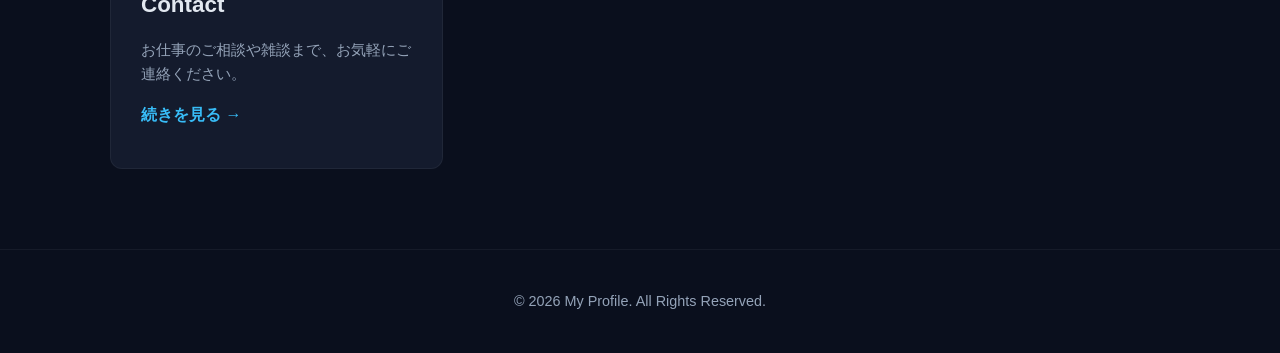
==== commit 598d4176: "Initial Commit" ====
--- a/index.html
+++ b/index.html
@@ -4,30 +4,42 @@
     <meta charset="UTF-8">
     <meta name="viewport" content="width=device-width, initial-scale=1.0">
     <title>My Portfolio | スーパーITエンジニア</title>
-    <link rel="stylesheet" href="css/styles.css">
+    <link rel="stylesheet" href="css/styles.css?v=4">
 </head>
 <body data-page="index">
 
 <div class="cursor-dot"></div>
 <div class="cursor-outline"></div>
 
-    <!-- ヘッダー -->
-    <header>
-        <a href="index.html" class="logo">My Profile</a>
-        <nav>
-            <a href="index.html" data-page="index">TOP</a>
-            <a href="about.html" data-page="about">About</a>
-            <a href="skills.html" data-page="skills">Skills & Hobbies</a>
-            <a href="favorites.html" data-page="favorites">Favorites</a>
-            <a href="contact.html" data-page="contact">Contact</a>
-        </nav>
-    </header>
+    <!-- 各HTMLの header 部分 -->
+<header>
+    <!-- 左側に配置するハンバーガーボタン -->
+    <button class="hamburger" id="hamburger" aria-label="メニューを開く">
+        <span></span>
+        <span></span>
+        <span></span>
+    </button>
+
+    <a href="index.html" class="logo">My Profile</a>
+
+    <nav id="nav-menu">
+        <a href="index.html" data-page="index">TOP</a>
+        <a href="about.html" data-page="about">About</a>
+        <a href="skills.html" data-page="skills">Skills & Hobbies</a>
+        <a href="favorites.html" data-page="favorites">Favorites</a>
+        <a href="contact.html" data-page="contact">Contact</a>
+    </nav>
+</header>
 
     <!-- ヒーローセクション -->
     <section class="hero">
         <div class="hero-content">
             <h1>
-                <span class="typing-text">Hello, I'm <span class="highlight">Rio Imai</span>. Majoring in Super IT Engineering</span>
+                <span class="typing-text">
+                    <span class="typing-line typing-line-1">Hello, I'm <span class="highlight">Rio Imai</span>.</span><br class="typing-break">
+                    <span class="typing-line typing-line-2">Majoring in</span><br class="typing-break">
+                    <span class="typing-line typing-line-3">Super IT Engineering</span>
+                </span>
             </h1>
             <p>ウェブサイトへようこそ</p>
             <a href="about.html" class="btn">もっと知る</a>
@@ -70,6 +82,6 @@
         <p>&copy; 2026 My Profile. All Rights Reserved.</p>
     </footer>
 
-    <script src="js/scripts.js"></script>
+    <script src="js/scripts.js?v=4"></script>
 </body>
 </html>
--- a/css/styles.css
+++ b/css/styles.css
@@ -1,21 +1,40 @@
-/* ==========================================================================
-   共通のスタイル設定（リセット・基本色）
-   ========================================================================== */
+/*
+ * ==========================================================================
+ * 目次
+ * 01. カラー・基本設定
+ * 02. 共通レイアウト
+ * 03. ヘッダー・ナビゲーション
+ * 04. 共通コンポーネント
+ * 05. ページ別セクション
+ * 06. タイピングアニメーション
+ * 07. カスタムカーソル
+ * 08. キーフレーム
+ * 09. デバイス別設定
+ * ==========================================================================
+ */
+
+/* ==========================================================================
+   01. カラー・基本設定
+   ========================================================================== */
+:root {
+    --bg-main: #0a0f1d;
+    --bg-dark: #0f172a;
+    --bg-card: #141b2d;
+    --text-main: #e2e8f0;
+    --text-sub: #94a3b8;
+    --accent: #38bdf8;
+    --accent-glow: rgba(56, 189, 248, 0.4);
+}
+
 * {
+    box-sizing: border-box;
     margin: 0;
     padding: 0;
-    box-sizing: border-box;
     font-family: 'Segoe UI', Tahoma, Geneva, Verdana, sans-serif;
+}
+
+html {
     scroll-behavior: smooth;
-}
-
-:root {
-    --bg-main: #0a0f1d;       /* 深みのあるダークブルー */
-    --bg-card: #141b2d;       /* カード用の少し明るい紺 */
-    --text-main: #e2e8f0;     /* メインのテキスト（白系） */
-    --text-sub: #94a3b8;      /* サブテキスト（グレー系） */
-    --accent: #38bdf8;        /* サイバー感のあるライトブルー */
-    --accent-glow: rgba(56, 189, 248, 0.4);
 }
 
 body {
@@ -24,6 +43,9 @@
     line-height: 1.6;
 }
 
+/* ==========================================================================
+   02. 共通レイアウト
+   ========================================================================== */
 .container {
     max-width: 1100px;
     margin: 0 auto;
@@ -31,7 +53,7 @@
 }
 
 .bg-dark {
-    background-color: #0f172a;
+    background-color: var(--bg-dark);
 }
 
 .center {
@@ -39,202 +61,124 @@
 }
 
 /* ==========================================================================
-   コンポーネント（ヘッダー・ボタンなど）
+   03. ヘッダー・ナビゲーション
    ========================================================================== */
 header {
-    background-color: rgba(10, 15, 29, 0.9);
-    backdrop-filter: blur(10px);
     position: fixed;
     top: 0;
+    z-index: 1000;
+    display: flex;
+    align-items: center;
+    justify-content: space-between;
     width: 100%;
-    display: flex;
-    justify-content: space-between;
-    align-items: center;
     padding: 20px 40px;
-    z-index: 1000;
+    background-color: rgba(10, 15, 29, 0.9);
     border-bottom: 1px solid rgba(56, 189, 248, 0.1);
+    backdrop-filter: blur(10px);
+    transition: padding 0.3s ease, background-color 0.3s ease;
+}
+
+header.scrolled {
+    padding: 15px 40px;
+    background-color: rgba(10, 15, 29, 0.95);
 }
 
 header .logo {
+    color: var(--accent);
+    font-size: 1.2rem;
     font-weight: bold;
-    font-size: 1.2rem;
-    color: var(--accent);
-}
-
-header a.logo,
-header a.logo:hover,
-header a.logo:visited,
-header a.logo:active {
-    text-decoration: none !important;
+    text-decoration: none;
+}
+
+header .logo:hover,
+header .logo:visited,
+header .logo:active {
+    text-decoration: none;
 }
 
 header nav a {
+    margin-left: 20px;
+    padding-bottom: 4px;
     color: var(--text-main);
     text-decoration: none;
-    margin-left: 20px;
-    transition: color 0.3s;
-    padding-bottom: 4px;
     border-bottom: 2px solid transparent;
-}
-
-header nav a:hover {
-    color: var(--accent);
-}
-
-/* 現在のページのナビゲーションリンクを強調表示 */
+    transition: color 0.3s ease, border-color 0.3s ease;
+}
+
+header nav a:hover,
 header nav a.active {
     color: var(--accent);
-    border-bottom: 2px solid var(--accent);
-}
-
+}
+
+header nav a.active {
+    border-bottom-color: var(--accent);
+}
+
+/* PCではハンバーガーをレイアウトから完全に除外する */
+.hamburger {
+    display: none;
+    flex-direction: column;
+    justify-content: space-between;
+    width: 28px;
+    height: 20px;
+    padding: 0;
+    background: transparent;
+    border: none;
+    outline: none;
+    cursor: pointer;
+    appearance: none;
+    -webkit-appearance: none;
+}
+
+.hamburger span {
+    display: block;
+    width: 100%;
+    height: 3px;
+    background-color: var(--accent);
+    border-radius: 2px;
+    transition: opacity 0.3s ease, transform 0.3s ease;
+}
+
+/* ==========================================================================
+   04. 共通コンポーネント
+   ========================================================================== */
 .btn {
     display: inline-block;
+    padding: 12px 28px;
+    color: var(--accent);
+    font-size: 1rem;
+    font-weight: bold;
+    text-decoration: none;
     background-color: transparent;
-    color: var(--accent);
     border: 2px solid var(--accent);
-    padding: 12px 28px;
-    text-decoration: none;
     border-radius: 6px;
-    font-weight: bold;
-    transition: all 0.3s ease;
     cursor: pointer;
-    font-size: 1rem;
+    transition: color 0.3s ease, background-color 0.3s ease, box-shadow 0.3s ease;
 }
 
 .btn:hover {
+    color: var(--bg-main);
     background-color: var(--accent);
-    color: var(--bg-main);
     box-shadow: 0 0 15px var(--accent-glow);
 }
 
-/* ==========================================================================
-   セクションごとの固有デザイン
-   ========================================================================== */
-/* ヒーローセクション（TOPページ） */
-.hero {
-    height: 100vh;
-    display: flex;
-    align-items: center;
-    justify-content: center;
-    text-align: center;
-    padding: 0 20px;
-    background: radial-gradient(circle at center, #1e293b 0%, var(--bg-main) 70%);
-}
-
-.hero h1 {
-    font-size: 3rem;
-    margin-bottom: 20px;
-    letter-spacing: -0.5px;
-}
-
-.hero p {
-    font-size: 1.2rem;
-    color: var(--text-sub);
-    margin-bottom: 40px;
-    max-width: 600px;
-    margin-left: auto;
-    margin-right: auto;
-}
-
-.highlight {
-    color: var(--accent);
-    text-shadow: 0 0 10px var(--accent-glow);
-}
-
-/* サブページ用の簡易ヒーロー（About / Skills / Favorites / Contact） */
-.page-hero {
-    padding: 160px 20px 60px;
-    text-align: center;
-    background: radial-gradient(circle at center, #1e293b 0%, var(--bg-main) 70%);
-}
-
-.page-hero .eyebrow {
-    display: inline-block;
-    color: var(--accent);
-    letter-spacing: 3px;
-    font-size: 0.85rem;
-    text-transform: uppercase;
-    margin-bottom: 12px;
-}
-
-.page-hero h1 {
-    font-size: 2.4rem;
-}
-
-.page-hero p {
-    color: var(--text-sub);
-    margin-top: 14px;
-    max-width: 600px;
-    margin-left: auto;
-    margin-right: auto;
-}
-
-/* タイトル共通 */
 h2 {
+    position: relative;
+    margin-bottom: 50px;
     font-size: 2.2rem;
     text-align: center;
-    margin-bottom: 50px;
-    position: relative;
 }
 
 h2::after {
-    content: '';
     display: block;
     width: 50px;
     height: 4px;
+    margin: 10px auto 0;
     background-color: var(--accent);
-    margin: 10px auto 0;
     border-radius: 2px;
-}
-
-/* 自己紹介 */
-.about-text {
-    max-width: 800px;
-    margin: 0 auto;
-    font-size: 1.1rem;
-    color: var(--text-sub);
-}
-
-.about-text p {
-    margin-bottom: 20px;
-}
-
-.about-text strong {
-    color: var(--text-main);
-}
-
-.about-grid {
-    display: grid;
-    gap: 30px;
-}
-
-/* プロフィール情報リスト（Aboutページ） */
-.profile-list {
-    list-style: none;
-    max-width: 800px;
-    margin: 40px auto 0;
-    display: grid;
-    grid-template-columns: repeat(auto-fit, minmax(220px, 1fr));
-    gap: 20px;
-}
-
-.profile-list li {
-    background-color: var(--bg-card);
-    border: 1px solid rgba(255, 255, 255, 0.05);
-    border-radius: 10px;
-    padding: 20px;
-}
-
-.profile-list .label {
-    display: block;
-    color: var(--accent);
-    font-size: 0.8rem;
-    letter-spacing: 1px;
-    text-transform: uppercase;
-    margin-bottom: 6px;
-}
-
-/* カードグリッド（趣味・特技・好きなもの） */
+    content: '';
+}
+
 .card-grid {
     display: grid;
     grid-template-columns: repeat(auto-fit, minmax(280px, 1fr));
@@ -242,16 +186,16 @@
 }
 
 .card {
+    padding: 40px 30px;
     background-color: var(--bg-card);
     border: 1px solid rgba(255, 255, 255, 0.05);
-    padding: 40px 30px;
     border-radius: 12px;
-    transition: transform 0.3s, border-color 0.3s;
+    transition: transform 0.3s ease, border-color 0.3s ease;
 }
 
 .card:hover {
+    border-color: var(--accent);
     transform: translateY(-5px);
-    border-color: var(--accent);
 }
 
 .clickable-card {
@@ -259,8 +203,8 @@
 }
 
 .card .icon {
+    margin-bottom: 20px;
     font-size: 2.5rem;
-    margin-bottom: 20px;
 }
 
 .card h3 {
@@ -273,11 +217,10 @@
     font-size: 0.95rem;
 }
 
-/* TOPページ：各コンテンツへのリンクカード */
 .nav-card {
     display: block;
+    color: inherit;
     text-decoration: none;
-    color: inherit;
 }
 
 .nav-card .arrow {
@@ -288,13 +231,120 @@
 }
 
 /* ==========================================================================
-   お問い合わせフォーム
-   ========================================================================== */
+   05. ページ別セクション
+   ========================================================================== */
+
+/* TOPページ */
+.hero {
+    display: flex;
+    align-items: center;
+    justify-content: center;
+    min-height: 100vh;
+    padding: 0 20px;
+    text-align: center;
+    background: radial-gradient(circle at center, #1e293b 0%, var(--bg-main) 70%);
+}
+
+.hero-content {
+    width: 100%;
+}
+
+.hero h1 {
+    margin-bottom: 20px;
+    font-size: clamp(1.8rem, 3.2vw, 3rem);
+    letter-spacing: -0.5px;
+}
+
+.hero p {
+    max-width: 600px;
+    margin: 0 auto 40px;
+    color: var(--text-sub);
+    font-size: 1.2rem;
+}
+
+.highlight {
+    color: var(--accent);
+    text-shadow: 0 0 10px var(--accent-glow);
+}
+
+/* About / Skills / Favorites / Contact 共通ヒーロー */
+.page-hero {
+    padding: 160px 20px 60px;
+    text-align: center;
+    background: radial-gradient(circle at center, #1e293b 0%, var(--bg-main) 70%);
+}
+
+.page-hero .eyebrow {
+    display: inline-block;
+    margin-bottom: 12px;
+    color: var(--accent);
+    font-size: 0.85rem;
+    letter-spacing: 3px;
+    text-transform: uppercase;
+}
+
+.page-hero h1 {
+    font-size: 2.4rem;
+}
+
+.page-hero p {
+    max-width: 600px;
+    margin: 14px auto 0;
+    color: var(--text-sub);
+}
+
+/* Aboutページ */
+.about-grid {
+    display: grid;
+    gap: 30px;
+}
+
+.about-text {
+    max-width: 800px;
+    margin: 0 auto;
+    color: var(--text-sub);
+    font-size: 1.1rem;
+}
+
+.about-text p {
+    margin-bottom: 20px;
+}
+
+.about-text strong {
+    color: var(--text-main);
+}
+
+.profile-list {
+    display: grid;
+    grid-template-columns: repeat(auto-fit, minmax(220px, 1fr));
+    gap: 20px;
+    max-width: 800px;
+    margin: 40px auto 0;
+    list-style: none;
+}
+
+.profile-list li {
+    padding: 20px;
+    background-color: var(--bg-card);
+    border: 1px solid rgba(255, 255, 255, 0.05);
+    border-radius: 10px;
+}
+
+.profile-list .label {
+    display: block;
+    margin-bottom: 6px;
+    color: var(--accent);
+    font-size: 0.8rem;
+    letter-spacing: 1px;
+    text-transform: uppercase;
+}
+
+/* Contactページ */
 .contact-form {
+    display: grid;
+    gap: 22px;
     max-width: 560px;
     margin: 0 auto;
-    display: grid;
-    gap: 22px;
 }
 
 .form-group {
@@ -303,46 +353,47 @@
 }
 
 .form-group label {
+    color: var(--text-sub);
     font-size: 0.9rem;
-    color: var(--text-sub);
 }
 
 .form-group input,
 .form-group textarea {
+    padding: 14px 16px;
+    caret-color: var(--accent);
+    color: var(--text-main);
+    font-size: 1rem;
     background-color: var(--bg-card);
     border: 1px solid rgba(255, 255, 255, 0.1);
     border-radius: 8px;
-    padding: 14px 16px;
-    color: var(--text-main);
-    font-size: 1rem;
     resize: vertical;
-    transition: border-color 0.3s, box-shadow 0.3s;
+    transition: border-color 0.3s ease, box-shadow 0.3s ease;
 }
 
 .form-group input:focus,
 .form-group textarea:focus {
+    border-color: var(--accent);
     outline: none;
-    border-color: var(--accent);
     box-shadow: 0 0 0 3px var(--accent-glow);
 }
 
 .form-note {
+    margin-top: 30px;
+    color: var(--text-sub);
+    font-size: 0.95rem;
     text-align: center;
-    color: var(--text-sub);
-    margin-top: 30px;
-    font-size: 0.95rem;
 }
 
 .form-success {
     display: none;
     max-width: 560px;
     margin: 0 auto;
+    padding: 24px;
+    color: var(--text-main);
+    text-align: center;
     background-color: var(--bg-card);
     border: 1px solid var(--accent);
     border-radius: 10px;
-    padding: 24px;
-    text-align: center;
-    color: var(--text-main);
 }
 
 .form-success.visible {
@@ -350,71 +401,65 @@
     animation: fade-in 0.4s ease;
 }
 
-@keyframes fade-in {
-    from { opacity: 0; transform: translateY(-8px); }
-    to { opacity: 1; transform: translateY(0); }
+#contact-cta .center:has(.btn) {
+    margin-top: 30px;
 }
 
 /* フッター */
 footer {
-    text-align: center;
     padding: 40px 20px;
     color: var(--text-sub);
     font-size: 0.9rem;
+    text-align: center;
     border-top: 1px solid rgba(255, 255, 255, 0.05);
 }
 
 /* ==========================================================================
-   タイピングアニメーション（TOPページのみ）
+   06. タイピングアニメーション
    ========================================================================== */
 .typing-text {
+    position: relative;
     display: inline-block;
+    width: max-content;
+    max-width: 0;
+    padding-right: 4px;
+    overflow: hidden;
     white-space: nowrap;
-    overflow: hidden;
-    position: relative;
-    padding-right: 4px;
-    width: 0;
-    animation: typing 3s steps(35, end) forwards;
+    vertical-align: bottom;
+    animation: typing 3s steps(55, end) forwards;
+}
+
+.typing-line {
+    display: inline;
 }
 
 .typing-text::after {
+    position: absolute;
+    top: 15%;
+    right: 0;
+    width: 3px;
+    height: 70%;
+    background-color: var(--accent);
+    animation: blink 0.7s steps(2, start) infinite;
     content: '';
-    position: absolute;
-    right: 0;
-    top: 15%;
-    height: 70%;
-    width: 3px;
-    background-color: var(--accent);
 }
 
 .typing-text.typed-complete::after {
-    display: none !important;
-}
-
-@keyframes typing {
-    from { width: 0; }
-    to { width: 100%; }
-}
-
-@keyframes blink {
-    50% { background-color: transparent; }
-}
-
-/* Contactセクションのボタン位置調整 */
-#contact-cta .center:has(.btn) {
-    margin-top: 30px;
-}
-
-/* ==========================================================================
-   カスタムマウスカーソル
-   ========================================================================== */
-@media (pointer: fine) {
-    body {
-        cursor: none;
-    }
-    a, button, .clickable-card {
-        cursor: none;
-    }
+    display: none;
+}
+
+/* ==========================================================================
+   07. カスタムカーソル
+   ========================================================================== */
+.cursor-dot,
+.cursor-outline {
+    position: fixed;
+    top: 0;
+    left: 0;
+    z-index: 9999;
+    opacity: 0;
+    pointer-events: none;
+    transform: translate(-50%, -50%);
 }
 
 .cursor-dot {
@@ -422,38 +467,30 @@
     height: 8px;
     background-color: var(--accent);
     border-radius: 50%;
-    position: fixed;
-    top: 0;
-    left: 0;
-    pointer-events: none;
-    z-index: 9999;
-    transform: translate(-50%, -50%);
-    opacity: 0;
     transition: opacity 0.2s ease, transform 0.1s ease;
 }
 
 .cursor-outline {
+    z-index: 9998;
     width: 36px;
     height: 36px;
     border: 2px solid var(--accent);
     border-radius: 50%;
-    position: fixed;
-    top: 0;
-    left: 0;
-    pointer-events: none;
-    z-index: 9998;
-    transform: translate(-50%, -50%);
-    opacity: 0;
-    transition: opacity 0.2s ease, transform 0.15s ease-out, width 0.2s ease, height 0.2s ease, background-color 0.2s ease;
     box-shadow: 0 0 10px var(--accent-glow);
-}
-
-body.cursor-active .cursor-dot,
-body.cursor-active .cursor-outline {
+    transition:
+        opacity 0.2s ease,
+        transform 0.15s ease-out,
+        width 0.2s ease,
+        height 0.2s ease,
+        background-color 0.2s ease;
+}
+
+body.custom-cursor-enabled.cursor-active .cursor-dot,
+body.custom-cursor-enabled.cursor-active .cursor-outline {
     opacity: 1;
 }
 
-body.hovered .cursor-outline {
+body.custom-cursor-enabled.hovered .cursor-outline {
     width: 55px;
     height: 55px;
     background-color: rgba(56, 189, 248, 0.15);
@@ -461,73 +498,254 @@
     box-shadow: 0 0 20px var(--accent-glow);
 }
 
-body.hovered .cursor-dot {
+body.custom-cursor-enabled.hovered .cursor-dot {
     transform: translate(-50%, -50%) scale(1.5);
 }
 
 /* ==========================================================================
-   レスポンシブ対応 (スマートフォン・タブレット向け)
-   ========================================================================== */
-@media (max-width: 768px) {
+   08. キーフレーム
+   ========================================================================== */
+@keyframes typing {
+    from {
+        max-width: 0;
+    }
+
+    to {
+        max-width: 100%;
+    }
+}
+
+@keyframes blink {
+    50% {
+        background-color: transparent;
+    }
+}
+
+@keyframes reveal-line {
+    to {
+        clip-path: inset(0 0 0 0);
+    }
+}
+
+@keyframes mobile-caret {
+    0% {
+        left: 0;
+        opacity: 1;
+    }
+
+    99% {
+        opacity: 1;
+    }
+
+    100% {
+        left: 100%;
+        opacity: 0;
+    }
+}
+
+@keyframes fade-in {
+    from {
+        opacity: 0;
+        transform: translateY(-8px);
+    }
+
+    to {
+        opacity: 1;
+        transform: translateY(0);
+    }
+}
+
+/* ==========================================================================
+   09. デバイス別設定
+   ========================================================================== */
+
+/* PCの通常幅でマウスを使用するときだけカスタムカーソルを有効化 */
+@media (min-width: 901px) and (hover: hover) and (pointer: fine) {
+    body.custom-cursor-enabled,
+    body.custom-cursor-enabled a,
+    body.custom-cursor-enabled button,
+    body.custom-cursor-enabled .clickable-card {
+        cursor: none;
+    }
+}
+
+/* PCではHTMLに入れたスマホ用改行を無効化 */
+@media (min-width: 901px) {
+    .typing-break {
+        display: none;
+    }
+}
+
+/* スマートフォン・タブレット */
+@media (max-width: 900px) {
+    body {
+        overflow-x: hidden;
+    }
+
     .container {
         padding: 50px 20px;
     }
 
-    header {
-        padding: 15px 20px !important;
+    /* ヘッダー */
+    header,
+    header.scrolled {
+        align-items: center;
+        justify-content: flex-start;
+        gap: 0;
+        padding: 15px 20px;
+    }
+
+    /* ハンバーガーの有無に影響されずロゴを中央に固定 */
+    header .logo {
+        position: absolute;
+        left: 50%;
+        white-space: nowrap;
+        transform: translateX(-50%);
+    }
+
+    .hamburger {
+        position: relative;
+        z-index: 1001;
+        display: flex;
+    }
+
+    header nav {
+        position: fixed;
+        top: 0;
+        left: -100%;
+        z-index: 1000;
+        display: flex;
         flex-direction: column;
-        gap: 10px;
-    }
-
-    header nav {
-        display: flex;
-        flex-wrap: wrap;
+        align-items: center;
         justify-content: center;
-        gap: 15px;
+        width: 75%;
+        height: 100vh;
+        gap: 25px;
+        background-color: rgba(10, 15, 29, 0.98);
+        box-shadow: 5px 0 15px rgba(0, 0, 0, 0.5);
+        backdrop-filter: blur(10px);
+        transition: left 0.3s ease;
+    }
+
+    header nav.open {
+        left: 0;
     }
 
     header nav a {
         margin-left: 0;
-        font-size: 0.9rem;
-    }
-
+        font-size: 1.2rem;
+    }
+
+    .hamburger.open span:nth-child(1) {
+        transform: translateY(8.5px) rotate(45deg);
+    }
+
+    .hamburger.open span:nth-child(2) {
+        opacity: 0;
+    }
+
+    .hamburger.open span:nth-child(3) {
+        transform: translateY(-8.5px) rotate(-45deg);
+    }
+
+    /* TOPページ */
     .hero {
-        height: auto;
         min-height: 100vh;
-        padding: 120px 20px 60px 20px;
+        padding: 120px 20px 60px;
     }
 
     .hero h1 {
-        font-size: 1.8rem;
+        font-size: clamp(1.45rem, 6vw, 2rem);
         line-height: 1.4;
     }
 
     .hero p {
+        margin-bottom: 30px;
         font-size: 1rem;
-        margin-bottom: 30px;
-    }
-
+    }
+
+    /* スマホでは3行を順番に表示 */
     .typing-text {
+        display: block;
+        width: 100%;
+        max-width: none;
+        padding-right: 0;
+        overflow: visible;
         white-space: normal;
-        width: 100% !important;
         animation: none;
-        border-right: none;
     }
 
     .typing-text::after {
         display: none;
     }
 
+    .typing-line {
+        position: relative;
+        display: inline-block;
+        width: fit-content;
+        padding-right: 4px;
+        overflow: hidden;
+        white-space: nowrap;
+        clip-path: inset(0 100% 0 0);
+    }
+
+    .typing-line::after {
+        position: absolute;
+        top: 15%;
+        left: 0;
+        width: 3px;
+        height: 70%;
+        background-color: var(--accent);
+        content: '';
+        opacity: 0;
+        transform: translateX(-100%);
+    }
+
+    .typing-break {
+        display: block;
+    }
+
+    .typing-line-1 {
+        animation: reveal-line 1.2s steps(20, end) forwards;
+    }
+
+    .typing-line-1::after {
+        animation:
+            mobile-caret 1.2s steps(20, end) forwards,
+            blink 0.7s steps(2, start) infinite;
+    }
+
+    .typing-line-2 {
+        animation: reveal-line 0.8s steps(11, end) 1.2s forwards;
+    }
+
+    .typing-line-2::after {
+        animation:
+            mobile-caret 0.8s steps(11, end) 1.2s forwards,
+            blink 0.7s steps(2, start) infinite;
+    }
+
+    .typing-line-3 {
+        animation: reveal-line 1.2s steps(20, end) 2s forwards;
+    }
+
+    .typing-line-3::after {
+        animation:
+            mobile-caret 1.2s steps(20, end) 2s forwards,
+            blink 0.7s steps(2, start) infinite;
+    }
+
+    /* サブページ */
     .page-hero {
         padding: 120px 20px 40px;
     }
 
-    .page-hero h1 {
-        font-size: 1.8rem;
-    }
-
+    .page-hero h1,
     h2 {
         font-size: 1.8rem;
+    }
+
+    h2 {
         margin-bottom: 35px;
     }
 
@@ -540,8 +758,21 @@
         padding: 25px 20px;
     }
 
+    .about-text,
+    .profile-list,
+    .profile-list li {
+        width: 100%;
+        max-width: 100%;
+        overflow-wrap: break-word;
+        word-break: break-word;
+    }
+
+    .profile-list {
+        grid-template-columns: 1fr;
+    }
+
     .cursor-dot,
     .cursor-outline {
-        display: none !important;
-    }
-}
+        display: none;
+    }
+}
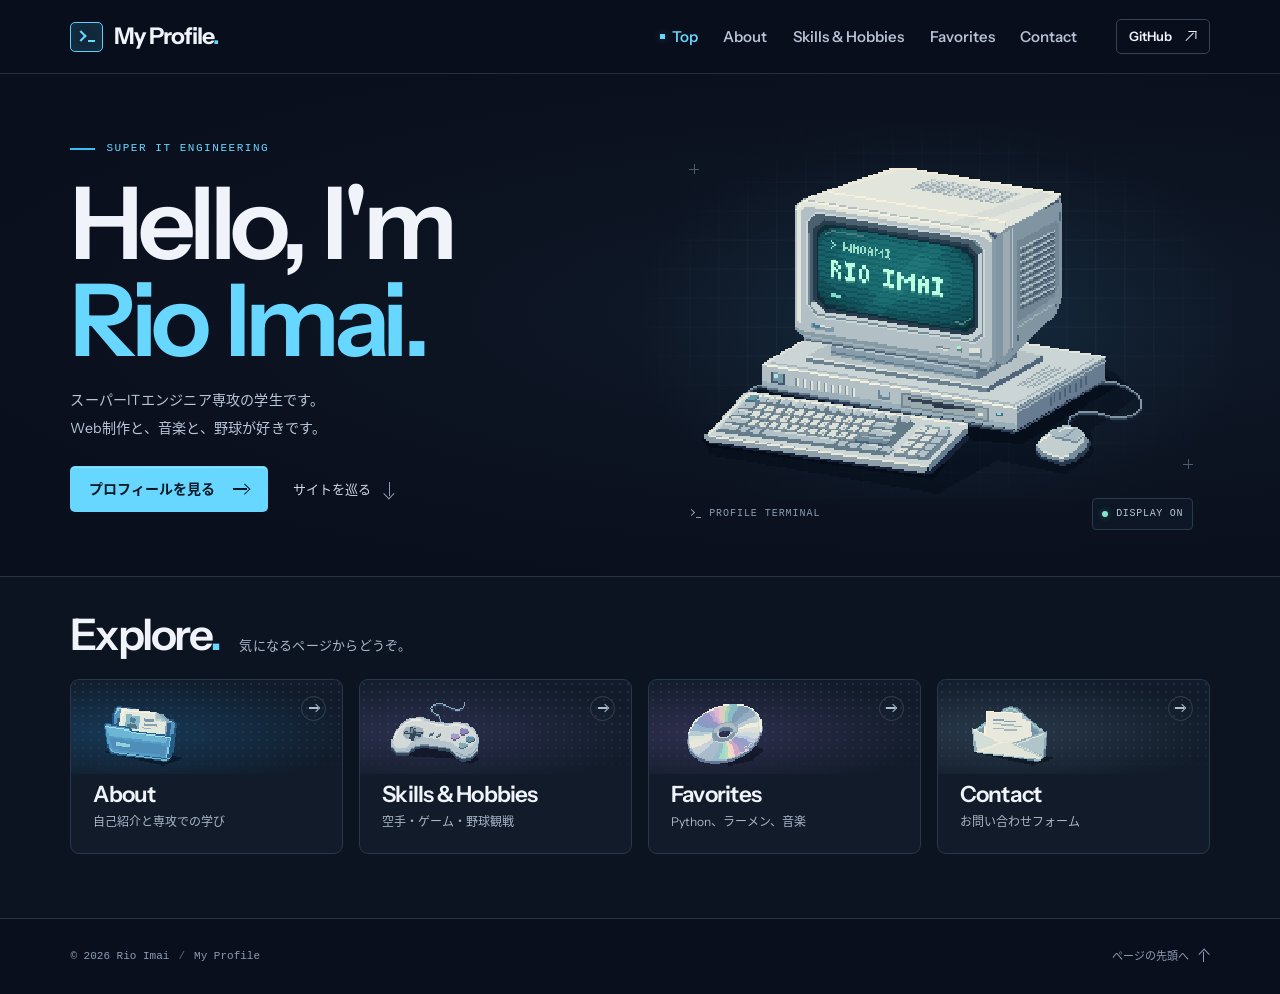
==== commit b71d2455: "Commit" ====
--- a/index.html
+++ b/index.html
@@ -1,87 +1,115 @@
 <!DOCTYPE html>
 <html lang="ja">
 <head>
-    <meta charset="UTF-8">
-    <meta name="viewport" content="width=device-width, initial-scale=1.0">
-    <title>My Portfolio | スーパーITエンジニア</title>
-    <link rel="stylesheet" href="css/styles.css?v=4">
+    <meta charset="utf-8">
+    <meta name="viewport" content="width=device-width, initial-scale=1">
+    <meta name="color-scheme" content="dark">
+    <meta name="theme-color" content="#0a0f1d">
+    <meta name="description" content="スーパーITエンジニア専攻の学生 Rio Imai の自己紹介サイト。Web制作の学びや趣味、好きなものを紹介します。">
+    <title>Rio Imai | My Profile</title>
+    <link rel="icon" type="image/png" href="[data-uri]">
+    <link rel="stylesheet" href="css/fonts.css">
+    <link rel="stylesheet" href="css/styles.css">
+    <script src="js/artwork.js" defer></script>
+    <script src="js/scripts.js" defer></script>
 </head>
-<body data-page="index">
-
-<div class="cursor-dot"></div>
-<div class="cursor-outline"></div>
-
-    <!-- 各HTMLの header 部分 -->
-<header>
-    <!-- 左側に配置するハンバーガーボタン -->
-    <button class="hamburger" id="hamburger" aria-label="メニューを開く">
-        <span></span>
-        <span></span>
-        <span></span>
-    </button>
-
-    <a href="index.html" class="logo">My Profile</a>
-
-    <nav id="nav-menu">
-        <a href="index.html" data-page="index">TOP</a>
-        <a href="about.html" data-page="about">About</a>
-        <a href="skills.html" data-page="skills">Skills & Hobbies</a>
-        <a href="favorites.html" data-page="favorites">Favorites</a>
-        <a href="contact.html" data-page="contact">Contact</a>
-    </nav>
+<body id="top" data-page="index">
+<a class="skip-link" href="#main">本文へ移動</a>
+<header class="masthead">
+    <div class="wrap header-inner">
+        <a class="brand" href="index.html" lang="en" aria-label="My Profile トップ">
+            <span class="terminal-mark" aria-hidden="true"><i></i><b></b></span><span>My Profile<span class="brand-period">.</span></span>
+        </a>
+        <button class="menu-toggle" type="button" aria-controls="main-nav" aria-expanded="false" aria-label="メニューを開く" hidden>
+            <span class="burger" aria-hidden="true"></span>
+        </button>
+        <nav id="main-nav" class="main-nav" aria-label="メインナビゲーション">
+            <a href="index.html" aria-current="page" lang="en">Top</a>
+            <a href="about.html" lang="en">About</a>
+            <a href="skills.html" lang="en">Skills &amp; Hobbies</a>
+            <a href="favorites.html" lang="en">Favorites</a>
+            <a href="contact.html" lang="en">Contact</a>
+        </nav>
+        <a class="github-link" href="https://github.com/101Rio" lang="en">
+            GitHub <i class="arrow arrow-up-right" aria-hidden="true"></i>
+        </a>
+    </div>
 </header>
-
-    <!-- ヒーローセクション -->
-    <section class="hero">
-        <div class="hero-content">
-            <h1>
-                <span class="typing-text">
-                    <span class="typing-line typing-line-1">Hello, I'm <span class="highlight">Rio Imai</span>.</span><br class="typing-break">
-                    <span class="typing-line typing-line-2">Majoring in</span><br class="typing-break">
-                    <span class="typing-line typing-line-3">Super IT Engineering</span>
-                </span>
-            </h1>
-            <p>ウェブサイトへようこそ</p>
-            <a href="about.html" class="btn">もっと知る</a>
+<main id="main" tabindex="-1">
+    <section class="hero" aria-labelledby="home-title">
+        <div class="wrap hero-layout">
+            <div class="hero-copy">
+                <p class="eyebrow" lang="en">Super IT Engineering</p>
+                <h1 class="hero-title" id="home-title" lang="en" aria-label="Hello, I'm Rio Imai.">
+                    <span class="title-line greeting"><span class="type-ink" data-typing>Hello, I'm</span></span>
+                    <span class="title-line name"><span class="type-ink">Rio Imai.</span></span>
+                </h1>
+                <p class="hero-lead">スーパーITエンジニア専攻の学生です。<br>Web制作と、音楽と、野球が好きです。</p>
+                <div class="hero-actions">
+                    <a class="button button-primary" href="about.html">プロフィールを見る <i class="arrow arrow-right" aria-hidden="true"></i></a>
+                    <a class="quiet-link" href="#explore">サイトを巡る <i class="arrow arrow-down" aria-hidden="true"></i></a>
+                </div>
+            </div>
+            <figure class="terminal-figure">
+                <div class="terminal-stage">
+                    <span class="register register-a" aria-hidden="true"></span>
+                    <span class="register register-b" aria-hidden="true"></span>
+                    <canvas class="hero-art" data-art="terminal" width="312" height="212" role="img" aria-label="画面に RIO IMAI と表示された、キーボードとマウス付きのレトロPC">自己紹介を映すレトロPCのピクセルアート。</canvas>
+                    <noscript><div class="terminal-fallback"><span>&gt; whoami</span><strong lang="en">Rio Imai</strong></div></noscript>
+                </div>
+                <figcaption class="terminal-caption">
+                    <span lang="en"><i class="prompt-icon" aria-hidden="true"></i>Profile terminal</span>
+                    <button class="power-toggle" type="button" aria-label="ディスプレイの電源" aria-pressed="true" hidden>
+                        <i class="power-light" aria-hidden="true"></i><span class="power-text" lang="en">Display on</span>
+                    </button>
+                </figcaption>
+            </figure>
         </div>
     </section>
-
-    <!-- サイト内リンクセクション -->
-    <section class="container">
-        <h2>Explore</h2>
-        <div class="card-grid">
-            <a href="about.html" class="card nav-card">
-                <div class="icon">🧑‍💻</div>
-                <h3>About</h3>
-                <p>スーパーITエンジニア専攻での学びや、ものづくりに対する考え方を紹介しています。</p>
-                <span class="arrow">続きを見る →</span>
-            </a>
-            <a href="skills.html" class="card nav-card">
-                <div class="icon">🥋</div>
-                <h3>Skills & Hobbies</h3>
-                <p>空手で培った集中力や、野球観戦・ゲームなど普段の趣味についてまとめています。</p>
-                <span class="arrow">続きを見る →</span>
-            </a>
-            <a href="favorites.html" class="card nav-card">
-                <div class="icon">⭐</div>
-                <h3>Favorites</h3>
-                <p>好きな技術や食べ物など、自分を構成しているお気に入りを紹介しています。</p>
-                <span class="arrow">続きを見る →</span>
-            </a>
-            <a href="contact.html" class="card nav-card">
-                <div class="icon">✉️</div>
-                <h3>Contact</h3>
-                <p>お仕事のご相談や雑談まで、お気軽にご連絡ください。</p>
-                <span class="arrow">続きを見る →</span>
-            </a>
+    <section class="directory" id="explore" aria-labelledby="explore-title">
+        <div class="wrap">
+            <div class="directory-heading">
+                <h2 id="explore-title" lang="en">Explore<span class="period">.</span></h2>
+                <p>気になるページからどうぞ。</p>
+            </div>
+            <div class="directory-grid">
+                <a class="directory-card card-profile" href="about.html">
+                    <div class="directory-visual"><canvas data-art="profile" width="88" height="64" aria-hidden="true"></canvas><span class="card-arrow"><i class="arrow arrow-right" aria-hidden="true"></i></span></div>
+                    <div class="directory-copy">
+                        <h3 lang="en">About</h3>
+                        <p>自己紹介と専攻での学び</p>
+                    </div>
+                </a>
+                <a class="directory-card card-play" href="skills.html">
+                    <div class="directory-visual"><canvas data-art="play" width="88" height="64" aria-hidden="true"></canvas><span class="card-arrow"><i class="arrow arrow-right" aria-hidden="true"></i></span></div>
+                    <div class="directory-copy">
+                        <h3 lang="en">Skills &amp; Hobbies</h3>
+                        <p>空手・ゲーム・野球観戦</p>
+                    </div>
+                </a>
+                <a class="directory-card card-disc" href="favorites.html">
+                    <div class="directory-visual"><canvas data-art="disc" width="88" height="64" aria-hidden="true"></canvas><span class="card-arrow"><i class="arrow arrow-right" aria-hidden="true"></i></span></div>
+                    <div class="directory-copy">
+                        <h3 lang="en">Favorites</h3>
+                        <p>Python、ラーメン、音楽</p>
+                    </div>
+                </a>
+                <a class="directory-card card-mail" href="contact.html">
+                    <div class="directory-visual"><canvas data-art="mail" width="88" height="64" aria-hidden="true"></canvas><span class="card-arrow"><i class="arrow arrow-right" aria-hidden="true"></i></span></div>
+                    <div class="directory-copy">
+                        <h3 lang="en">Contact</h3>
+                        <p>お問い合わせフォーム</p>
+                    </div>
+                </a>
+            </div>
         </div>
     </section>
-
-    <!-- フッター -->
-    <footer>
-        <p>&copy; 2026 My Profile. All Rights Reserved.</p>
-    </footer>
-
-    <script src="js/scripts.js?v=4"></script>
+</main>
+<footer class="footer">
+    <div class="wrap footer-inner">
+        <span lang="en">© 2026 Rio Imai<span class="footer-divider" aria-hidden="true">/</span>My Profile</span>
+        <a href="#top">ページの先頭へ <i class="arrow arrow-up" aria-hidden="true"></i></a>
+    </div>
+</footer>
 </body>
 </html>
--- a/css/fonts.css
+++ b/css/fonts.css
@@ -0,0 +1,121 @@
+/* Embedded typefaces: Instrument Sans and Noto Sans CJK JP.
+Noto Sans CJK JP: © 2014–2021 Adobe; © 2010–2012 Google Corporation.
+Copyright 2022 The Instrument Sans Project Authors (https://github.com/Instrument/instrument-sans)
+
+This Font Software is licensed under the SIL Open Font License, Version 1.1.
+This license is copied below, and is also available with a FAQ at:
+https://scripts.sil.org/OFL
+
+
+-----------------------------------------------------------
+SIL OPEN FONT LICENSE Version 1.1 - 26 February 2007
+-----------------------------------------------------------
+
+PREAMBLE
+The goals of the Open Font License (OFL) are to stimulate worldwide
+development of collaborative font projects, to support the font creation
+efforts of academic and linguistic communities, and to provide a free and
+open framework in which fonts may be shared and improved in partnership
+with others.
+
+The OFL allows the licensed fonts to be used, studied, modified and
+redistributed freely as long as they are not sold by themselves. The
+fonts, including any derivative works, can be bundled, embedded, 
+redistributed and/or sold with any software provided that any reserved
+names are not used by derivative works. The fonts and derivatives,
+however, cannot be released under any other type of license. The
+requirement for fonts to remain under this license does not apply
+to any document created using the fonts or their derivatives.
+
+DEFINITIONS
+"Font Software" refers to the set of files released by the Copyright
+Holder(s) under this license and clearly marked as such. This may
+include source files, build scripts and documentation.
+
+"Reserved Font Name" refers to any names specified as such after the
+copyright statement(s).
+
+"Original Version" refers to the collection of Font Software components as
+distributed by the Copyright Holder(s).
+
+"Modified Version" refers to any derivative made by adding to, deleting,
+or substituting -- in part or in whole -- any of the components of the
+Original Version, by changing formats or by porting the Font Software to a
+new environment.
+
+"Author" refers to any designer, engineer, programmer, technical
+writer or other person who contributed to the Font Software.
+
+PERMISSION & CONDITIONS
+Permission is hereby granted, free of charge, to any person obtaining
+a copy of the Font Software, to use, study, copy, merge, embed, modify,
+redistribute, and sell modified and unmodified copies of the Font
+Software, subject to the following conditions:
+
+1) Neither the Font Software nor any of its individual components,
+in Original or Modified Versions, may be sold by itself.
+
+2) Original or Modified Versions of the Font Software may be bundled,
+redistributed and/or sold with any software, provided that each copy
+contains the above copyright notice and this license. These can be
+included either as stand-alone text files, human-readable headers or
+in the appropriate machine-readable metadata fields within text or
+binary files as long as those fields can be easily viewed by the user.
+
+3) No Modified Version of the Font Software may use the Reserved Font
+Name(s) unless explicit written permission is granted by the corresponding
+Copyright Holder. This restriction only applies to the primary font name as
+presented to the users.
+
+4) The name(s) of the Copyright Holder(s) or the Author(s) of the Font
+Software shall not be used to promote, endorse or advertise any
+Modified Version, except to acknowledge the contribution(s) of the
+Copyright Holder(s) and the Author(s) or with their explicit written
+permission.
+
+5) The Font Software, modified or unmodified, in part or in whole,
+must be distributed entirely under this license, and must not be
+distributed under any other license. The requirement for fonts to
+remain under this license does not apply to any document created
+using the Font Software.
+
+TERMINATION
+This license becomes null and void if any of the above conditions are
+not met.
+
+DISCLAIMER
+THE FONT SOFTWARE IS PROVIDED "AS IS", WITHOUT WARRANTY OF ANY KIND,
+EXPRESS OR IMPLIED, INCLUDING BUT NOT LIMITED TO ANY WARRANTIES OF
+MERCHANTABILITY, FITNESS FOR A PARTICULAR PURPOSE AND NONINFRINGEMENT
+OF COPYRIGHT, PATENT, TRADEMARK, OR OTHER RIGHT. IN NO EVENT SHALL THE
+COPYRIGHT HOLDER BE LIABLE FOR ANY CLAIM, DAMAGES OR OTHER LIABILITY,
+INCLUDING ANY GENERAL, SPECIAL, INDIRECT, INCIDENTAL, OR CONSEQUENTIAL
+DAMAGES, WHETHER IN AN ACTION OF CONTRACT, TORT OR OTHERWISE, ARISING
+FROM, OUT OF THE USE OR INABILITY TO USE THE FONT SOFTWARE OR FROM
+OTHER DEALINGS IN THE FONT SOFTWARE.
+*/
+
+@font-face {
+    font-family: "Profile Sans";
+    font-style: normal;
+    font-weight: 400 700;
+    font-display: swap;
+    unicode-range: U+0020-007E, U+00A9, U+2010-201F;
+    src: url("[data-uri]") format("woff2");
+}
+@font-face {
+    font-family: "Profile Japanese";
+    font-style: normal;
+    font-weight: 400;
+    font-display: swap;
+    unicode-range: U+2E80-9FFF, U+F900-FAFF, U+FF00-FFEF;
+    src: url("[data-uri]") format("woff2");
+}
+@font-face {
+    font-family: "Profile Japanese";
+    font-style: normal;
+    font-weight: 700;
+    font-display: swap;
+    unicode-range: U+2E80-9FFF, U+F900-FAFF, U+FF00-FFEF;
+    src: url("[data-uri]